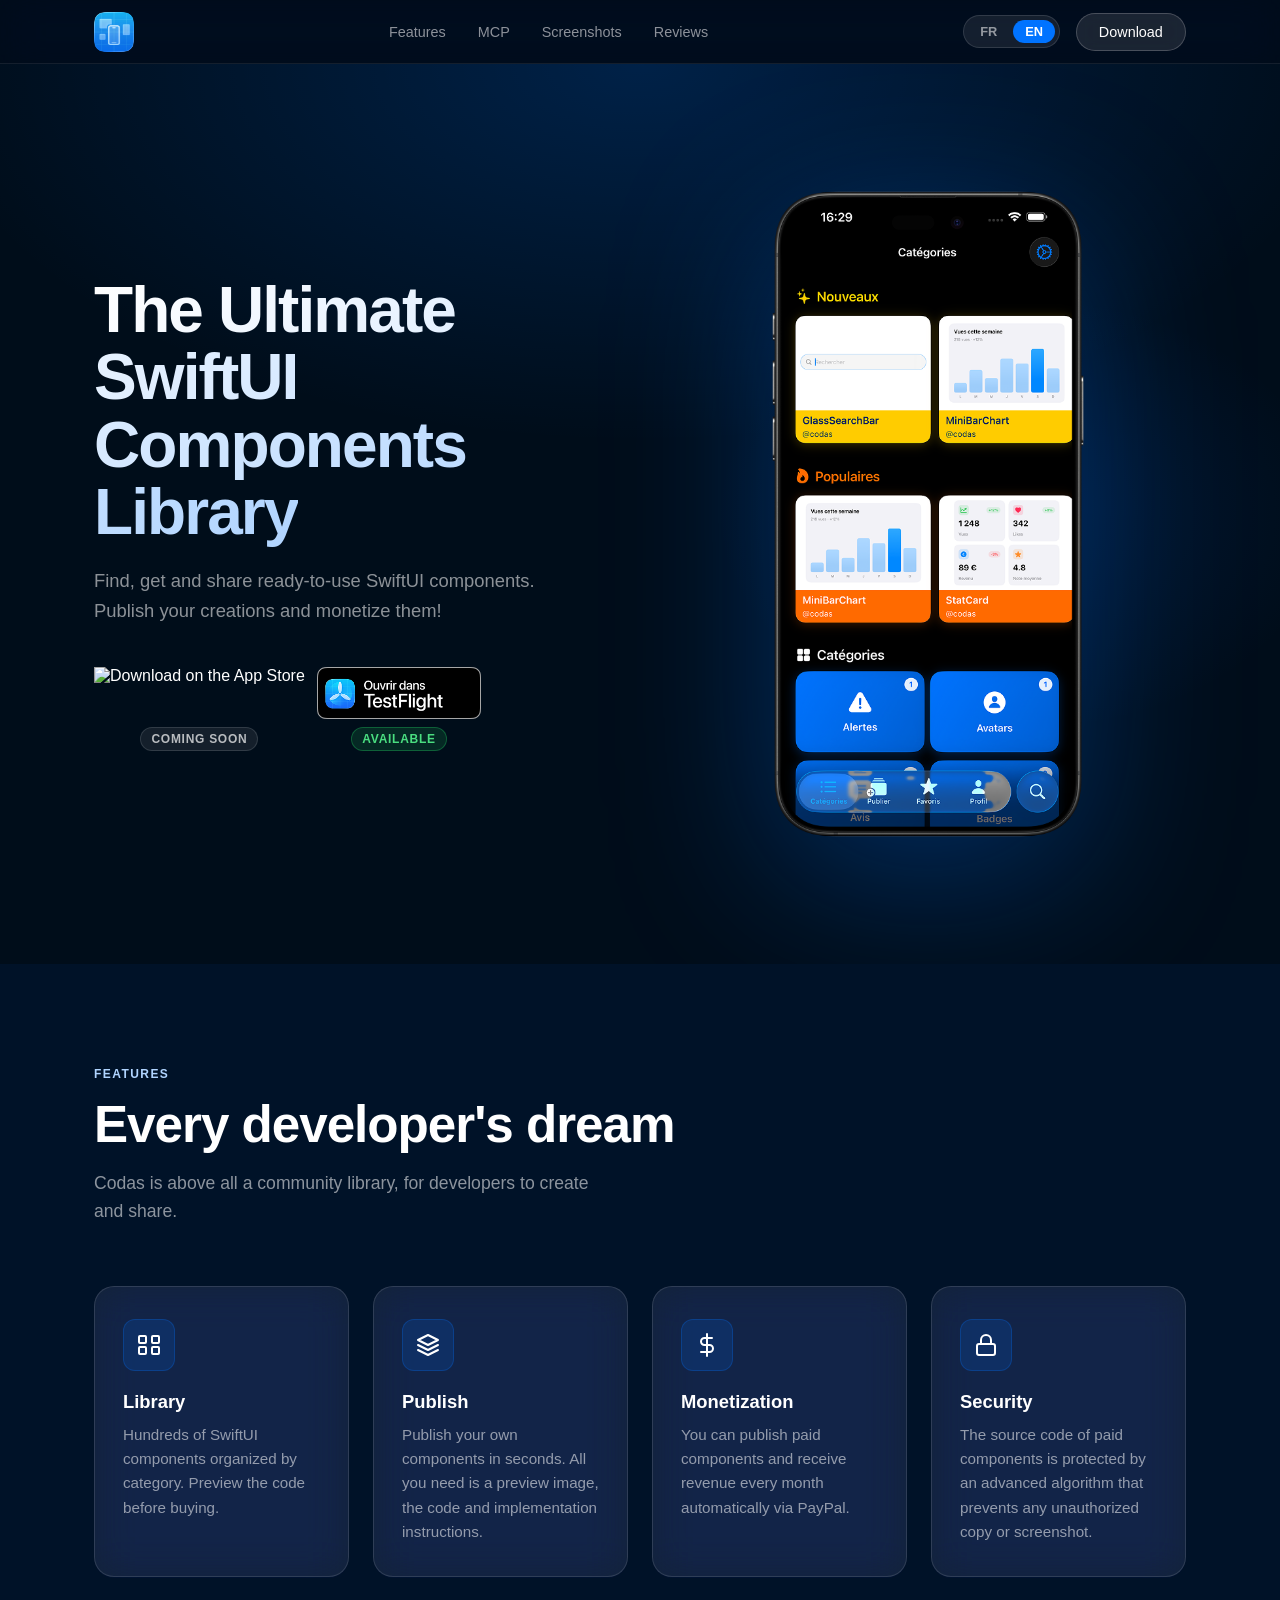
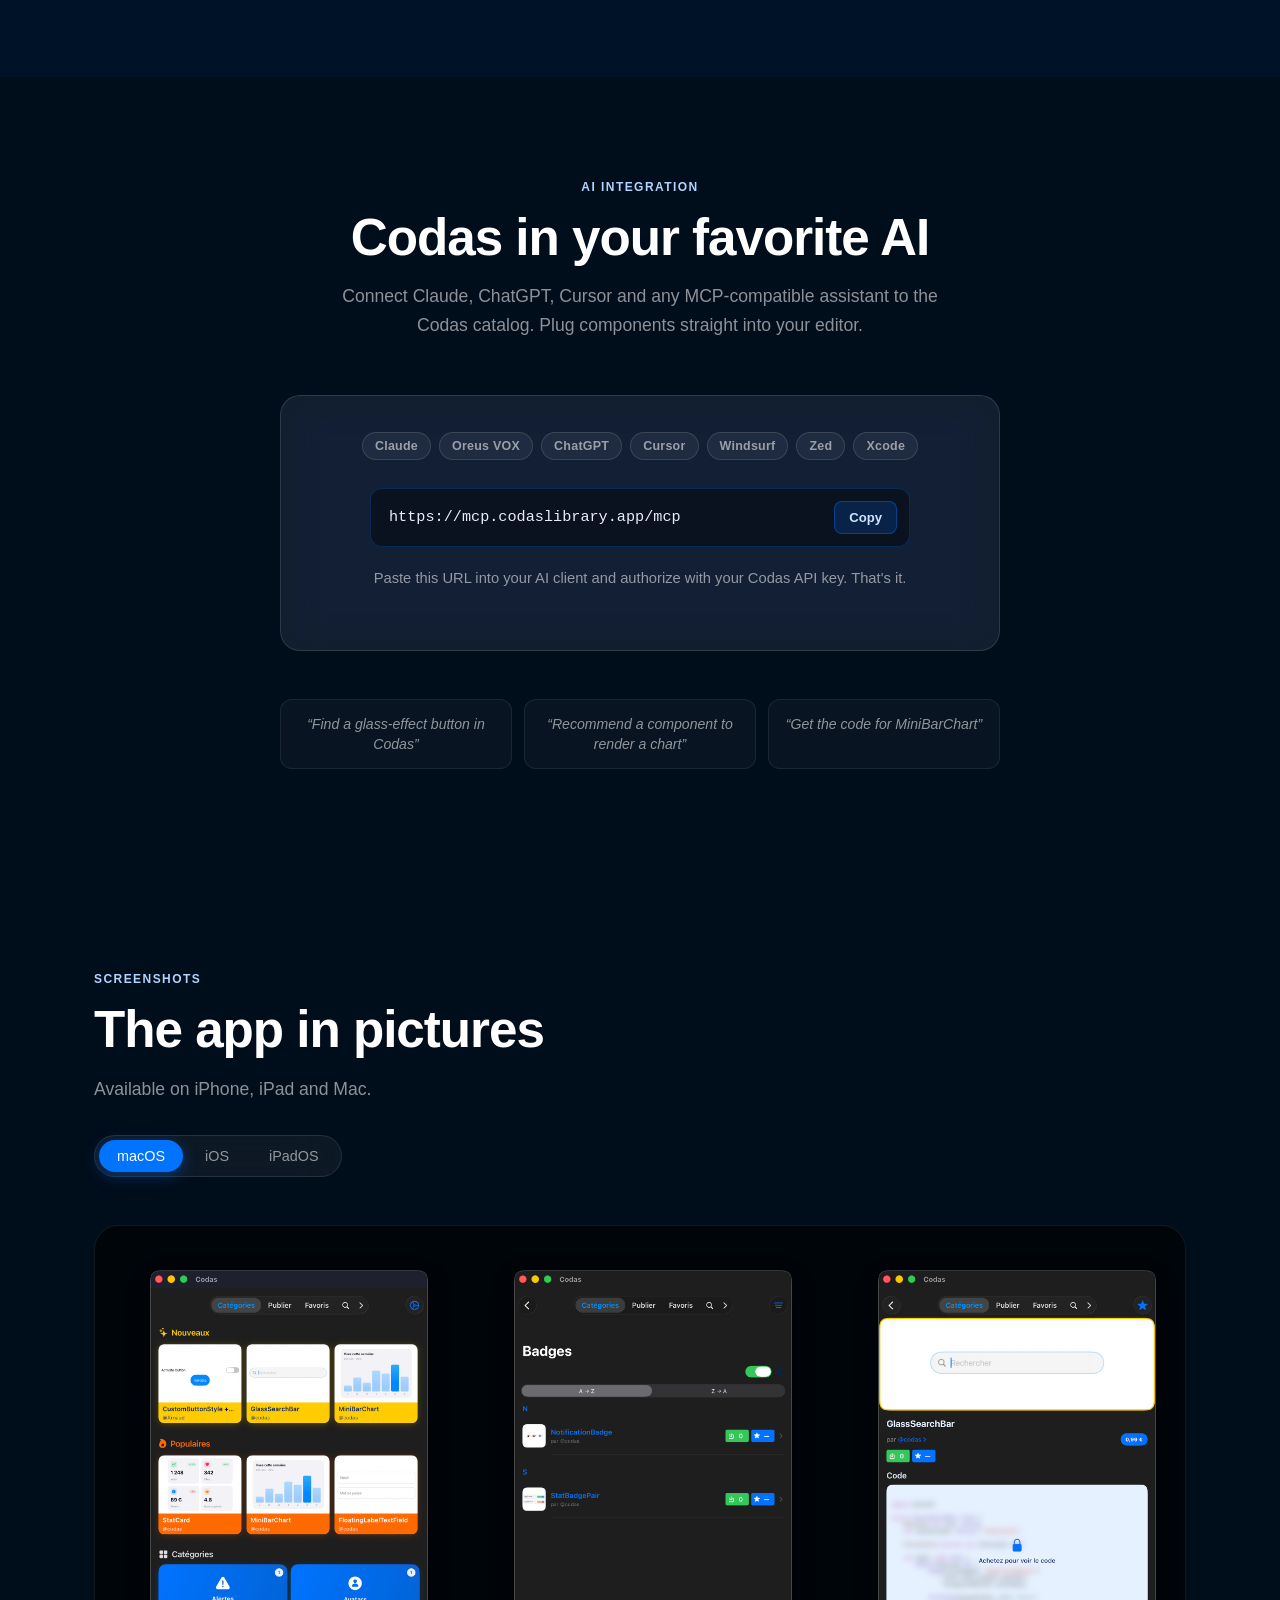
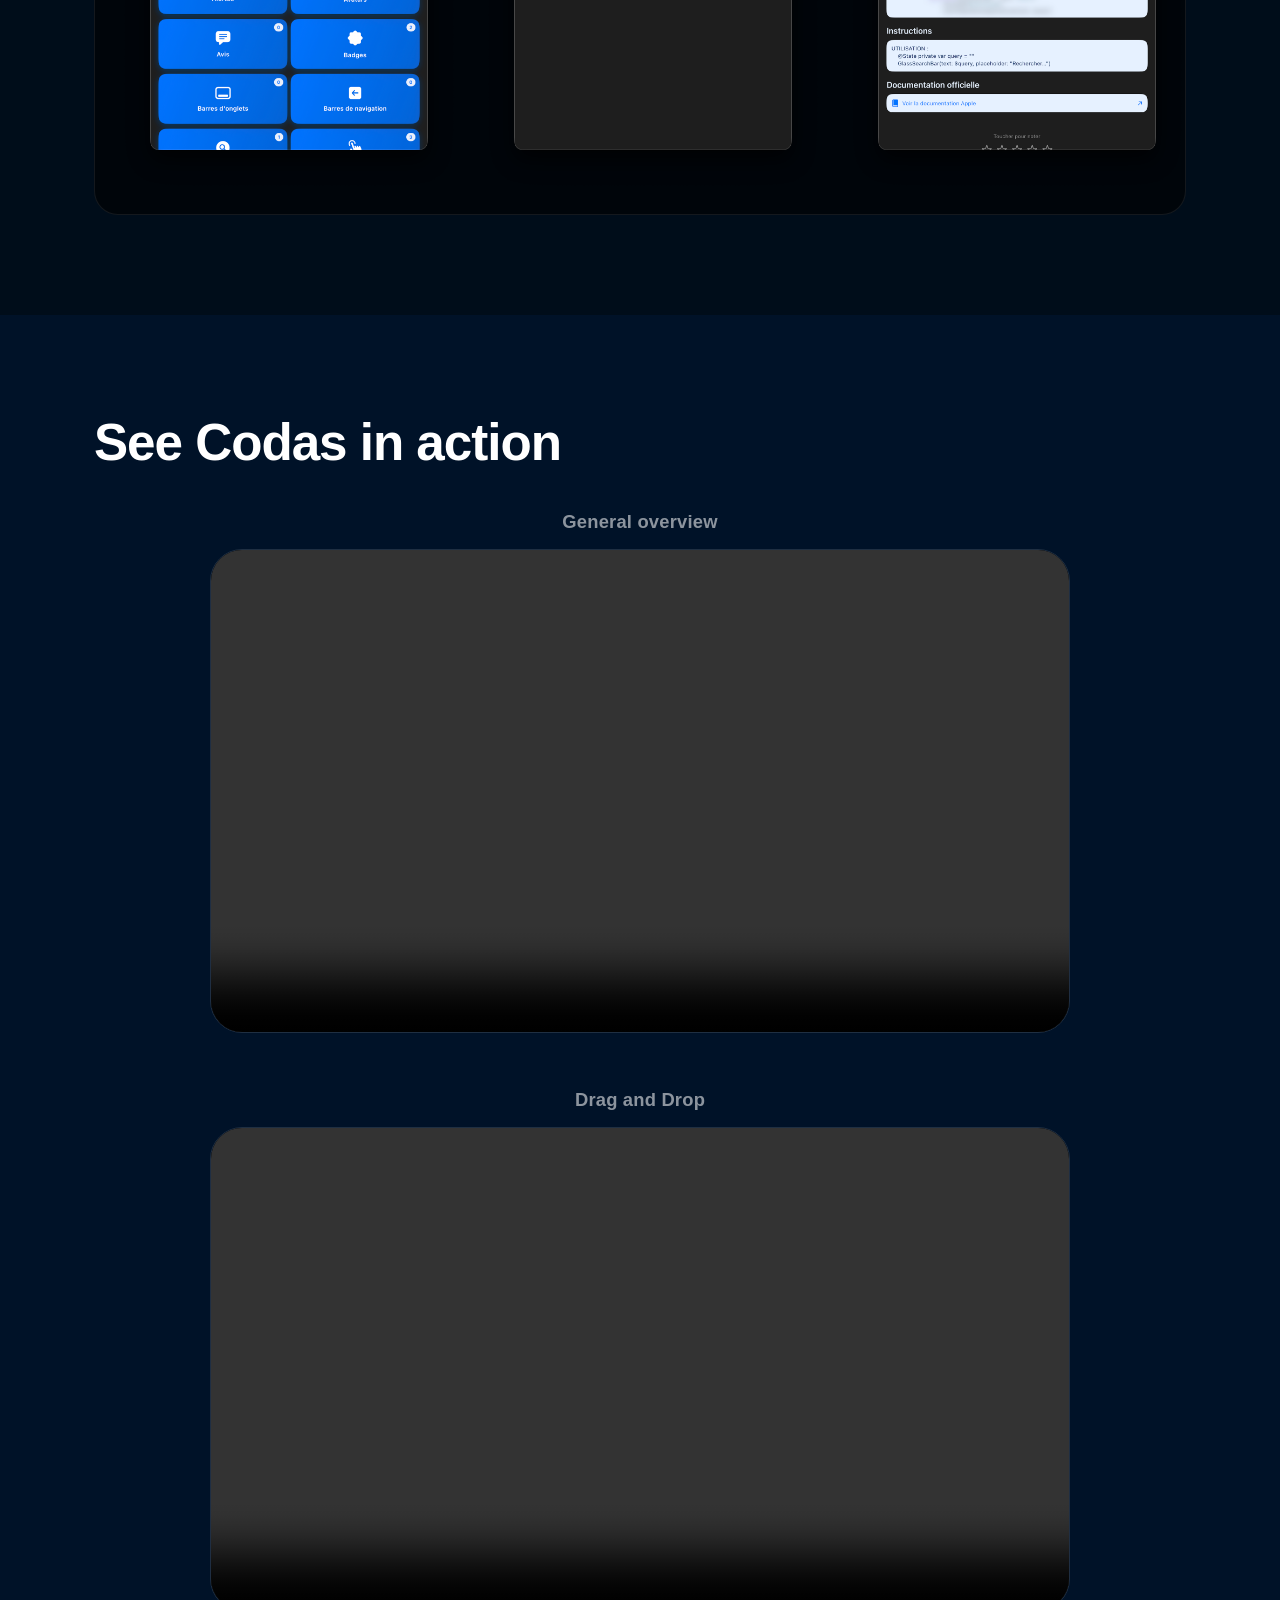
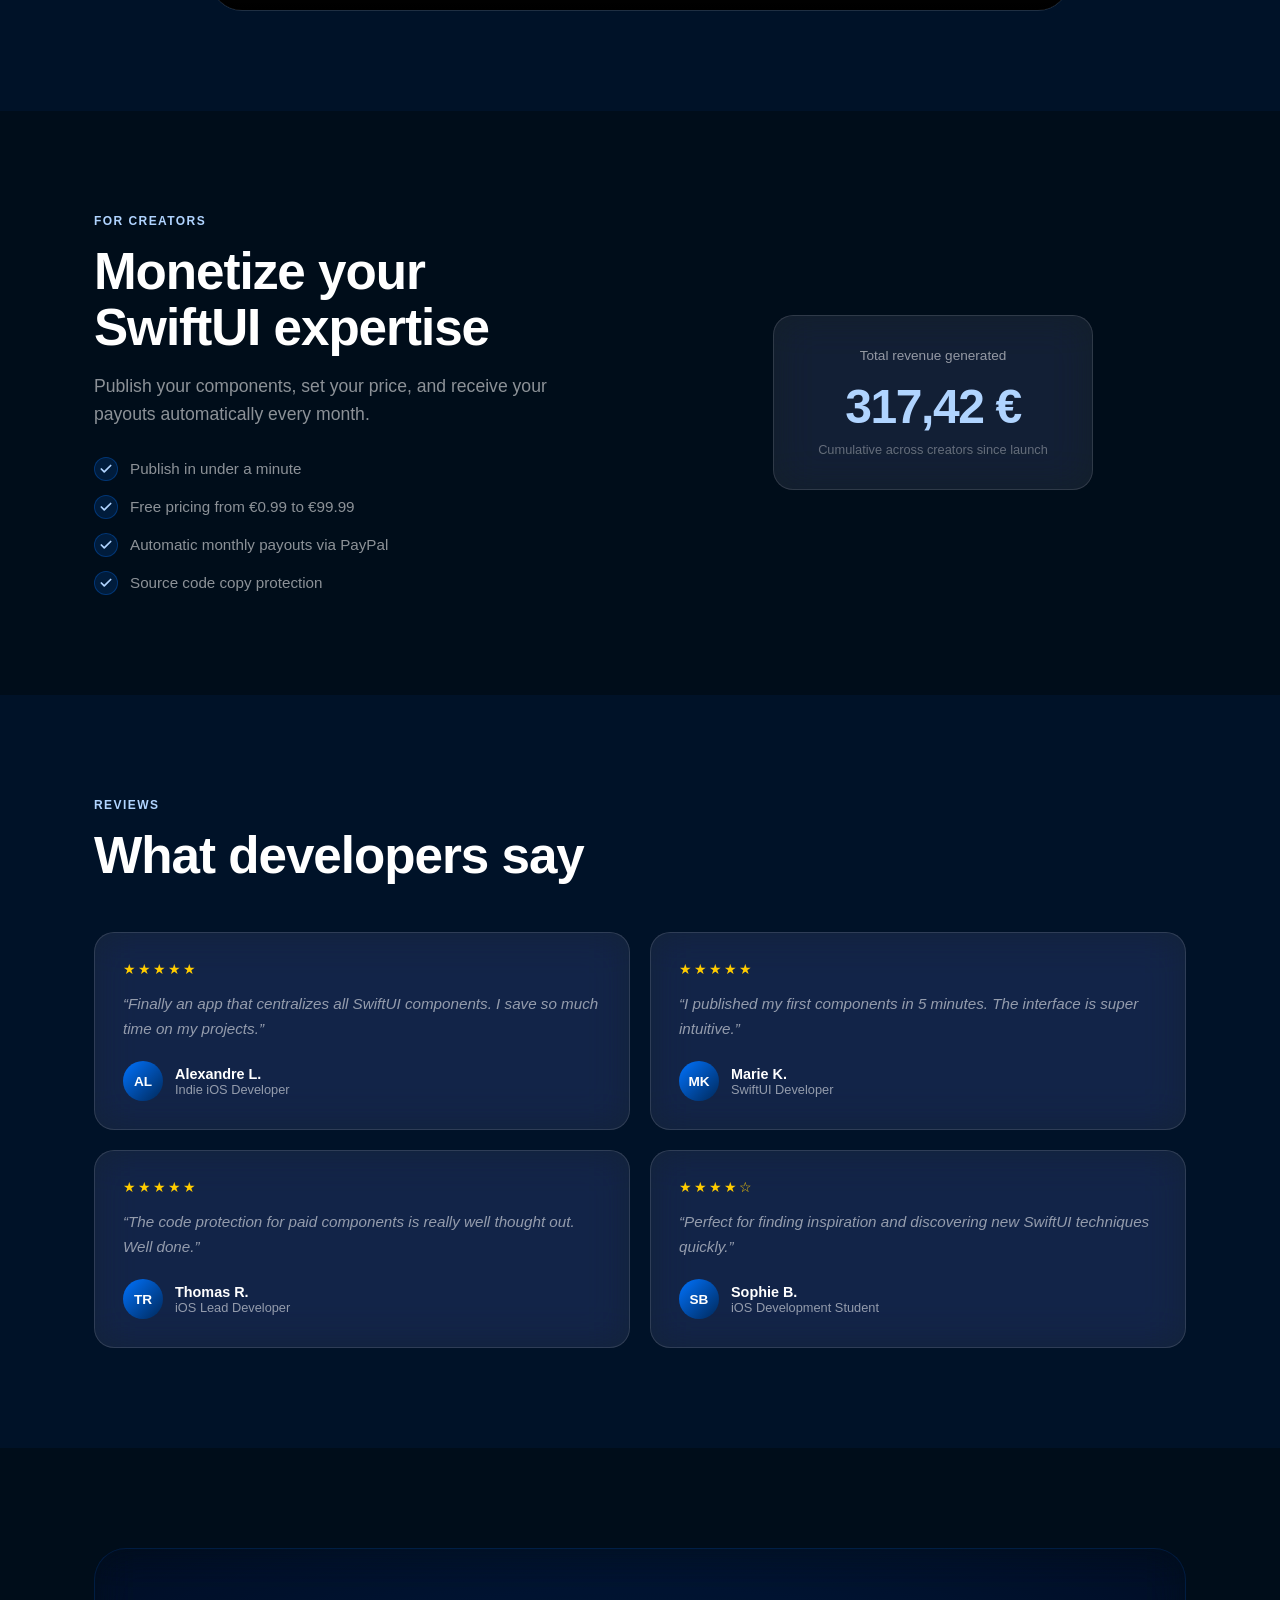
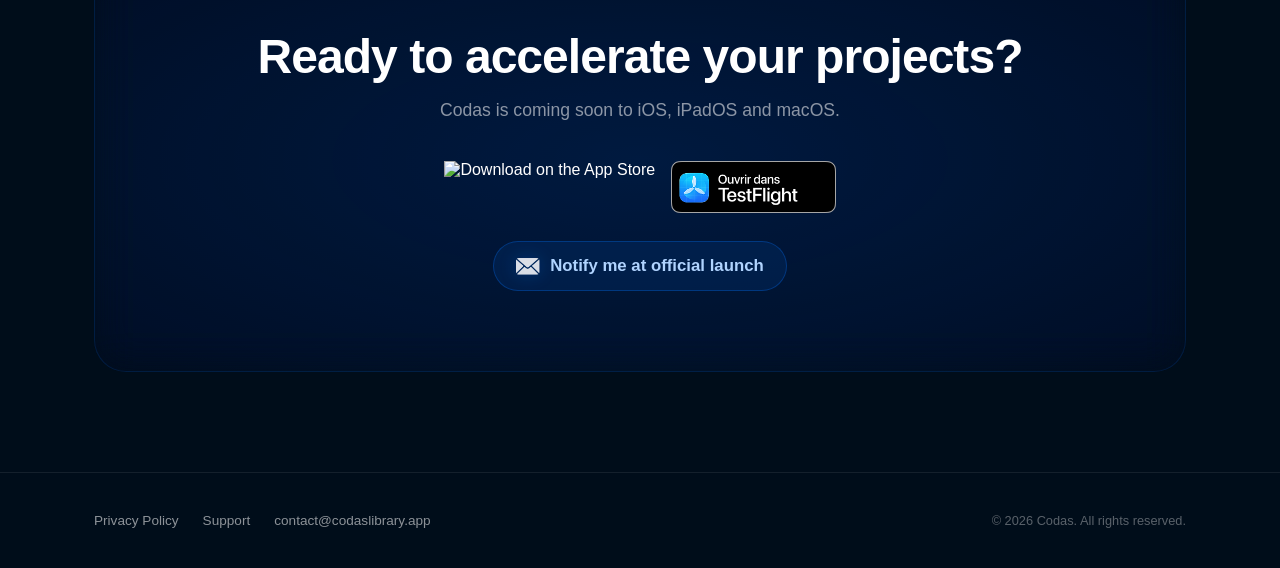
==== en/index.html @ 9f9057b6 "deploy: 3a21e8112a7d5b97da9383a57efe5eb35ff5de90" ====
<!DOCTYPE html>
<html lang="en">
<head>
  <meta charset="UTF-8" />
  <meta name="viewport" content="width=device-width, initial-scale=1.0" />
  <title>Codas — SwiftUI Components Library</title>
  <meta name="description" content="Discover, share and purchase ready-to-use SwiftUI components. The marketplace for iOS developers." />

  <!-- Open Graph -->
  <meta property="og:title" content="Codas — SwiftUI Components Library" />
  <meta property="og:description" content="Discover, share and purchase ready-to-use SwiftUI components. The marketplace for iOS developers." />
  <meta property="og:image" content="https://codaslibrary.app/assets/og-image.png" />
  <meta property="og:url" content="https://codaslibrary.app/en/" />
  <meta property="og:type" content="website" />
  <meta property="og:locale" content="en_US" />
  <meta property="og:locale:alternate" content="fr_FR" />

  <!-- Twitter -->
  <meta name="twitter:card" content="summary_large_image" />
  <meta name="twitter:title" content="Codas — SwiftUI Components Library" />
  <meta name="twitter:description" content="Discover, share and purchase ready-to-use SwiftUI components. The marketplace for iOS developers." />
  <meta name="twitter:image" content="https://codaslibrary.app/assets/og-image.png" />

  <link rel="canonical" href="https://codaslibrary.app/en/" />
  <link rel="alternate" hreflang="fr" href="https://codaslibrary.app/" />
  <link rel="alternate" hreflang="en" href="https://codaslibrary.app/en/" />
  <link rel="alternate" hreflang="x-default" href="https://codaslibrary.app/" />
  <link rel="stylesheet" href="../css/main.css" />

  <!-- JSON-LD — SoftwareApplication + reviews, for Google rich snippets -->
  <script type="application/ld+json">
  {
    "@context": "https://schema.org",
    "@type": "SoftwareApplication",
    "name": "Codas",
    "alternateName": "Codas — SwiftUI Components Library",
    "url": "https://codaslibrary.app/en/",
    "description": "Discover, share and purchase ready-to-use SwiftUI components. The marketplace for iOS developers.",
    "applicationCategory": "DeveloperApplication",
    "operatingSystem": "iOS, iPadOS, macOS",
    "image": "https://codaslibrary.app/assets/og-image.png",
    "offers": {
      "@type": "AggregateOffer",
      "priceCurrency": "EUR",
      "lowPrice": "0",
      "highPrice": "99.99"
    },
    "aggregateRating": {
      "@type": "AggregateRating",
      "ratingValue": "4.8",
      "reviewCount": "4",
      "bestRating": "5",
      "worstRating": "1"
    },
    "review": [
      {
        "@type": "Review",
        "reviewRating": { "@type": "Rating", "ratingValue": "5", "bestRating": "5" },
        "author": { "@type": "Person", "name": "Alexandre L." },
        "reviewBody": "Enfin une app qui centralise tous les composants SwiftUI. Je gagne un temps fou sur mes projets."
      },
      {
        "@type": "Review",
        "reviewRating": { "@type": "Rating", "ratingValue": "5", "bestRating": "5" },
        "author": { "@type": "Person", "name": "Marie K." },
        "reviewBody": "J'ai publié mes premiers composants en 5 minutes. L'interface est super intuitive."
      },
      {
        "@type": "Review",
        "reviewRating": { "@type": "Rating", "ratingValue": "5", "bestRating": "5" },
        "author": { "@type": "Person", "name": "Thomas R." },
        "reviewBody": "La protection du code pour les composants payants est vraiment bien pensée. Bravo."
      },
      {
        "@type": "Review",
        "reviewRating": { "@type": "Rating", "ratingValue": "4", "bestRating": "5" },
        "author": { "@type": "Person", "name": "Sophie B." },
        "reviewBody": "Parfait pour trouver de l'inspiration et découvrir de nouvelles techniques SwiftUI rapidement."
      }
    ]
  }
  </script>

  <!-- JSON-LD — Organization, pour l'entité Codas dans le Knowledge Graph -->
  <script type="application/ld+json">
  {
    "@context": "https://schema.org",
    "@type": "Organization",
    "name": "Codas",
    "url": "https://codaslibrary.app",
    "logo": "https://codaslibrary.app/assets/appicon.png",
    "email": "contact@codaslibrary.app"
  }
  </script>
</head>
<body>

  <!-- ── NAVBAR ────────────────────────────────────────── -->
  <nav id="navbar" class="glass-nav">
    <div class="container">
      <a href="#" class="nav-logo">
        <img src="../assets/appicon.png" alt="Codas" class="nav-logo-img" draggable="false" />
      </a>

      <ul class="nav-links">
        <li><a href="#features"
               data-fr="Fonctionnalités"
               data-en="Features">Features</a></li>
        <li><a href="#mcp"
               data-fr="MCP"
               data-en="MCP">MCP</a></li>
        <li><a href="#screenshots"
               data-fr="Screenshots"
               data-en="Screenshots">Screenshots</a></li>
        <li><a href="#testimonials"
               data-fr="Avis"
               data-en="Reviews">Reviews</a></li>
      </ul>

      <div class="nav-right">
        <div class="lang-switcher">
          <!-- <a> plutôt que <button> : un vrai lien crawlable vers / pour
               Googlebot et les visiteurs sans JS. Le clic JS (setLang)
               reste instantané pour l'utilisateur classique. -->
          <a class="lang-btn" href="/" onclick="event.preventDefault(); setLang('fr');">FR</a>
          <button class="lang-btn active" onclick="setLang('en')">EN</button>
        </div>
        <a href="#download" class="btn-glass"
           data-fr="Télécharger"
           data-en="Download">Download</a>
      </div>
    </div>
  </nav>

  <!-- ── HERO ──────────────────────────────────────────── -->
  <section id="hero">
    <div class="hero-bg"></div>
    <div class="container">
      <div class="hero-grid">

        <div class="hero-content">

          <h1 class="hero-title">
            <span data-fr="La bibliothèque de composants SwiftUI ultime" data-en="The Ultimate SwiftUI Components Library">The Ultimate SwiftUI Components Library</span>
          </h1>

          <p class="hero-desc"
             data-fr="Trouvez, obtenez et partagez des composants SwiftUI prêts à l'emploi. Publiez vos créations et monétisez-les !"
             data-en="Find, get and share ready-to-use SwiftUI components. Publish your creations and monetize them!">Find, get and share ready-to-use SwiftUI components. Publish your creations and monetize them!</p>

          <div class="hero-badges">
            <div class="badge-with-label">
              <a href="#" class="apple-badge-link" data-action="notify-modal"
                 data-fr-tooltip="Prévenez-moi à la sortie"
                 data-en-tooltip="Notify me at launch">
                <img draggable="false" src="https://toolbox.marketingtools.apple.com/api/v2/badges/download-on-the-app-store/black/en-us"
                     alt="Download on the App Store"
                     class="apple-badge-img" />
              </a>
              <span class="badge-label badge-label--upcoming"
                    data-fr="Prochainement" data-en="Coming soon">Coming soon</span>
            </div>
            <div class="badge-with-label">
              <a href="https://testflight.apple.com/join/h63ajDGa" class="testflight-badge-link" target="_blank" rel="noopener">
                <img draggable="false" src="../assets/badges/testflight.png"
                     alt="Open in TestFlight"
                     class="testflight-badge-img" />
              </a>
              <span class="badge-label badge-label--available"
                    data-fr="Disponible" data-en="Available">Available</span>
            </div>
          </div>
        </div>

        <!-- iPhone frameShot -->
        <div class="hero-visual">
          <img src="../assets/hero.png" alt="Codas app" class="hero-frameshot" draggable="false" />
        </div>

      </div>
    </div>
  </section>

  <!-- ── FEATURES ──────────────────────────────────────── -->
  <section id="features">
    <div class="container">
      <span class="section-label" data-fr="Fonctionnalités" data-en="Features">Features</span>
      <h2 class="section-title reveal"
          data-fr="Le rêve de tout développeur"
          data-en="Every developer's dream">Every developer's dream</h2>
      <p class="section-subtitle reveal"
         data-fr="Codas est avant tout une bibliothèque communautaire, pour que les développeurs créent et partagent."
         data-en="Codas is above all a community library, for developers to create and share.">Codas is above all a community library, for developers to create and share.</p>

      <div class="features-grid">

        <div class="feature-card glass glass-hover reveal">
          <div class="feature-icon">
            <svg width="24" height="24" viewBox="0 0 24 24" fill="none" stroke="currentColor" stroke-width="2" stroke-linecap="round" stroke-linejoin="round"><rect x="2" y="3" width="7" height="7" rx="1"/><rect x="15" y="3" width="7" height="7" rx="1"/><rect x="2" y="14" width="7" height="7" rx="1"/><rect x="15" y="14" width="7" height="7" rx="1"/></svg>
          </div>
          <h3 class="feature-title"
              data-fr="Bibliothèque"
              data-en="Library">Library</h3>
          <p class="feature-desc"
             data-fr="Des centaines de composants SwiftUI organisés par catégorie. Prévisualisez le code avant d'acheter."
             data-en="Hundreds of SwiftUI components organized by category. Preview the code before buying.">Hundreds of SwiftUI components organized by category. Preview the code before buying.</p>
        </div>

        <div class="feature-card glass glass-hover reveal">
          <div class="feature-icon">
            <svg width="24" height="24" viewBox="0 0 24 24" fill="none" stroke="currentColor" stroke-width="2" stroke-linecap="round" stroke-linejoin="round"><path d="M12 2L2 7l10 5 10-5-10-5z"/><path d="M2 17l10 5 10-5"/><path d="M2 12l10 5 10-5"/></svg>
          </div>
          <h3 class="feature-title"
              data-fr="Publication"
              data-en="Publish">Publish</h3>
          <p class="feature-desc"
             data-fr="Publiez vos propres composants en quelques secondes. Vous avez juste besoin d'une image de prévisualisation, du code et des instructions d'implémentation."
             data-en="Publish your own components in seconds. All you need is a preview image, the code and implementation instructions.">Publish your own components in seconds. All you need is a preview image, the code and implementation instructions.</p>
        </div>

        <div class="feature-card glass glass-hover reveal">
          <div class="feature-icon">
            <svg width="24" height="24" viewBox="0 0 24 24" fill="none" stroke="currentColor" stroke-width="2" stroke-linecap="round" stroke-linejoin="round"><line x1="12" y1="1" x2="12" y2="23"/><path d="M17 5H9.5a3.5 3.5 0 0 0 0 7h5a3.5 3.5 0 0 1 0 7H6"/></svg>
          </div>
          <h3 class="feature-title"
              data-fr="Monétisation"
              data-en="Monetization">Monetization</h3>
          <p class="feature-desc"
             data-fr="Vous pouvez publier des composants payants et percevoir des revenus chaque mois automatiquement via PayPal."
             data-en="You can publish paid components and receive revenue every month automatically via PayPal.">You can publish paid components and receive revenue every month automatically via PayPal.</p>
        </div>

        <div class="feature-card glass glass-hover reveal">
          <div class="feature-icon">
            <svg width="24" height="24" viewBox="0 0 24 24" fill="none" stroke="currentColor" stroke-width="2" stroke-linecap="round" stroke-linejoin="round"><rect x="3" y="11" width="18" height="11" rx="2"/><path d="M7 11V7a5 5 0 0 1 10 0v4"/></svg>
          </div>
          <h3 class="feature-title"
              data-fr="Sécurité"
              data-en="Security">Security</h3>
          <p class="feature-desc"
             data-fr="Le code source des composants payants est protégé par un algorithme avancé qui empêche toute copie ou capture d'écran non autorisée."
             data-en="The source code of paid components is protected by an advanced algorithm that prevents any unauthorized copy or screenshot.">The source code of paid components is protected by an advanced algorithm that prevents any unauthorized copy or screenshot.</p>
        </div>

      </div>
    </div>
  </section>

  <!-- ── MCP ───────────────────────────────────────────── -->
  <section id="mcp">
    <div class="container">
      <span class="section-label" data-fr="Intégration IA" data-en="AI Integration">AI Integration</span>
      <h2 class="section-title reveal"
          data-fr="Codas dans ton IA favorite"
          data-en="Codas in your favorite AI">Codas in your favorite AI</h2>
      <p class="section-subtitle reveal"
         data-fr="Connecte Claude, ChatGPT, Cursor et tout assistant compatible MCP au catalogue Codas. Pour intégrer des composants directement depuis ton éditeur."
         data-en="Connect Claude, ChatGPT, Cursor and any MCP-compatible assistant to the Codas catalog. Plug components straight into your editor.">Connect Claude, ChatGPT, Cursor and any MCP-compatible assistant to the Codas catalog. Plug components straight into your editor.</p>

      <div class="mcp-card glass reveal">
        <div class="mcp-clients">
          <span class="mcp-client-chip">Claude</span>
          <span class="mcp-client-chip">Oreus VOX</span>
          <span class="mcp-client-chip">ChatGPT</span>
          <span class="mcp-client-chip">Cursor</span>
          <span class="mcp-client-chip">Windsurf</span>
          <span class="mcp-client-chip">Zed</span>
          <span class="mcp-client-chip">Xcode</span>
        </div>

        <div class="mcp-url">
          <code id="mcp-url-code">https://mcp.codaslibrary.app/mcp</code>
          <button class="mcp-url-copy" type="button" aria-label="Copy the URL"
                  data-fr-copy="Copier" data-en-copy="Copy"
                  data-fr-copied="Copié ✓" data-en-copied="Copied ✓">Copy</button>
        </div>

        <p class="mcp-card-hint"
           data-fr="Colle cette URL dans ton client IA puis autorise la connexion avec ta clé API Codas. C'est tout."
           data-en="Paste this URL into your AI client and authorize with your Codas API key. That's it.">Paste this URL into your AI client and authorize with your Codas API key. That's it.</p>

      </div>

      <ul class="mcp-prompts reveal">
        <li data-fr="« Trouve un bouton avec un effet glass dans Codas »"
            data-en="“Find a glass-effect button in Codas”">“Find a glass-effect button in Codas”</li>
        <li data-fr="« Recommande un composant pour faire un graphique »"
            data-en="“Recommend a component to render a chart”">“Recommend a component to render a chart”</li>
        <li data-fr="« Récupère le code de MiniBarChart »"
            data-en="“Get the code for MiniBarChart”">“Get the code for MiniBarChart”</li>
      </ul>
    </div>
  </section>

  <!-- ── SCREENSHOTS ────────────────────────────────────── -->
  <section id="screenshots">
    <div class="container">
      <div class="screenshots-header">
        <span class="section-label">Screenshots</span>
        <h2 class="section-title reveal"
            data-fr="L'app en images"
            data-en="The app in pictures">The app in pictures</h2>
        <p class="section-subtitle reveal"
           data-fr="Disponible sur iPhone, iPad et Mac."
           data-en="Available on iPhone, iPad and Mac.">Available on iPhone, iPad and Mac.</p>
      </div>

      <div class="platform-tabs" role="tablist">
        <button class="platform-tab active" role="tab" aria-selected="true" data-target="mac" onclick="setPlatform('mac')">macOS</button>
        <button class="platform-tab" role="tab" aria-selected="false" data-target="ios" onclick="setPlatform('ios')">iOS</button>
        <button class="platform-tab" role="tab" aria-selected="false" data-target="ipad" onclick="setPlatform('ipad')">iPadOS</button>
      </div>

      <div class="screenshots-scroll" data-platform="mac">
        <div class="screenshot-frame"><img draggable="false" src="../assets/screenshots/screen1.png" alt="Codas macOS 1" /></div>
        <div class="screenshot-frame"><img draggable="false" src="../assets/screenshots/screen2.png" alt="Codas macOS 2" /></div>
        <div class="screenshot-frame"><img draggable="false" src="../assets/screenshots/screen3.png" alt="Codas macOS 3" /></div>
        <div class="screenshot-frame"><img draggable="false" src="../assets/screenshots/screen4.png" alt="Codas macOS 4" /></div>
        <div class="screenshot-frame"><img draggable="false" src="../assets/screenshots/screen5.png" alt="Codas macOS 5" /></div>
        <div class="screenshot-frame"><img draggable="false" src="../assets/screenshots/screen6.png" alt="Codas macOS 6" /></div>
        <div class="screenshot-frame"><img draggable="false" src="../assets/screenshots/screen7.png" alt="Codas macOS 7" /></div>
        <div class="screenshot-frame"><img draggable="false" src="../assets/screenshots/screen8.png" alt="Codas macOS 8" /></div>
        <div class="screenshot-frame"><img draggable="false" src="../assets/screenshots/screen9.png" alt="Codas macOS 9" /></div>
      </div>

      <!-- Ordre = ordre alphabétique des fichiers (a → m), correspondant au
           parcours app voulu côté design. Pour réordonner, déplace les <div>. -->
      <div class="screenshots-scroll screenshots-scroll--ios" data-platform="ios" hidden>
        <div class="screenshot-frame"><img draggable="false" src="../assets/screenshots-ios/01-a.png" alt="Codas iOS 1" /></div>
        <div class="screenshot-frame"><img draggable="false" src="../assets/screenshots-ios/02-b.png" alt="Codas iOS 2" /></div>
        <div class="screenshot-frame"><img draggable="false" src="../assets/screenshots-ios/03-c.png" alt="Codas iOS 3" /></div>
        <div class="screenshot-frame"><img draggable="false" src="../assets/screenshots-ios/04-d.png" alt="Codas iOS 4" /></div>
        <div class="screenshot-frame"><img draggable="false" src="../assets/screenshots-ios/05-e.png" alt="Codas iOS 5" /></div>
        <div class="screenshot-frame"><img draggable="false" src="../assets/screenshots-ios/06-f.png" alt="Codas iOS 6" /></div>
        <div class="screenshot-frame"><img draggable="false" src="../assets/screenshots-ios/07-g.png" alt="Codas iOS 7" /></div>
        <div class="screenshot-frame"><img draggable="false" src="../assets/screenshots-ios/08-h.png" alt="Codas iOS 8" /></div>
        <div class="screenshot-frame"><img draggable="false" src="../assets/screenshots-ios/09-i.png" alt="Codas iOS 9" /></div>
        <div class="screenshot-frame"><img draggable="false" src="../assets/screenshots-ios/10-j.png" alt="Codas iOS 10" /></div>
        <div class="screenshot-frame"><img draggable="false" src="../assets/screenshots-ios/11-k.png" alt="Codas iOS 11" /></div>
        <div class="screenshot-frame"><img draggable="false" src="../assets/screenshots-ios/12-l.png" alt="Codas iOS 12" /></div>
        <div class="screenshot-frame"><img draggable="false" src="../assets/screenshots-ios/13-m.png" alt="Codas iOS 13" /></div>
      </div>

      <div class="screenshots-scroll screenshots-scroll--ipad" data-platform="ipad" hidden>
        <div class="screenshot-frame"><img draggable="false" src="../assets/screenshots-ipad/01.png" alt="Codas iPadOS 1" /></div>
        <div class="screenshot-frame"><img draggable="false" src="../assets/screenshots-ipad/02.png" alt="Codas iPadOS 2" /></div>
        <div class="screenshot-frame"><img draggable="false" src="../assets/screenshots-ipad/03.png" alt="Codas iPadOS 3" /></div>
        <div class="screenshot-frame"><img draggable="false" src="../assets/screenshots-ipad/04.png" alt="Codas iPadOS 4" /></div>
        <div class="screenshot-frame"><img draggable="false" src="../assets/screenshots-ipad/05.png" alt="Codas iPadOS 5" /></div>
        <div class="screenshot-frame"><img draggable="false" src="../assets/screenshots-ipad/06.png" alt="Codas iPadOS 6" /></div>
        <div class="screenshot-frame"><img draggable="false" src="../assets/screenshots-ipad/07.png" alt="Codas iPadOS 7" /></div>
        <div class="screenshot-frame"><img draggable="false" src="../assets/screenshots-ipad/08.png" alt="Codas iPadOS 8" /></div>
        <div class="screenshot-frame"><img draggable="false" src="../assets/screenshots-ipad/09.png" alt="Codas iPadOS 9" /></div>
        <div class="screenshot-frame"><img draggable="false" src="../assets/screenshots-ipad/10.png" alt="Codas iPadOS 10" /></div>
        <div class="screenshot-frame"><img draggable="false" src="../assets/screenshots-ipad/11.png" alt="Codas iPadOS 11" /></div>
        <div class="screenshot-frame"><img draggable="false" src="../assets/screenshots-ipad/12.png" alt="Codas iPadOS 12" /></div>
        <div class="screenshot-frame"><img draggable="false" src="../assets/screenshots-ipad/13.png" alt="Codas iPadOS 13" /></div>
      </div>
    </div>
  </section>

  <!-- ── VIDEO ─────────────────────────────────────────── -->
  <section id="video">
    <div class="container">
      <h2 class="section-title reveal"
          data-fr="Voir Codas en action"
          data-en="See Codas in action">See Codas in action</h2>

      <h3 class="video-subtitle reveal"
          data-fr="Présentation générale"
          data-en="General overview">General overview</h3>
      <div class="video-wrapper reveal">
        <video class="video-player"
               src="../assets/video/presentation.mp4"
               autoplay
               muted
               loop
               playsinline
               controls
               preload="metadata">
          <p data-fr="Votre navigateur ne supporte pas la vidéo HTML5." data-en="Your browser does not support HTML5 video.">Your browser does not support HTML5 video.</p>
        </video>
      </div>

      <h3 class="video-subtitle reveal"
          data-fr="Drag and Drop"
          data-en="Drag and Drop">Drag and Drop</h3>
      <div class="video-wrapper reveal">
        <video class="video-player"
               src="../assets/video/dragdrop.mp4"
               autoplay
               muted
               loop
               playsinline
               controls
               preload="metadata">
          <p data-fr="Votre navigateur ne supporte pas la vidéo HTML5." data-en="Your browser does not support HTML5 video.">Your browser does not support HTML5 video.</p>
        </video>
      </div>
    </div>
  </section>

  <!-- ── CREATORS ───────────────────────────────────────── -->
  <section id="creators">
    <div class="container">
      <div class="creators-grid">
        <div class="creators-content reveal">
          <span class="section-label" data-fr="Pour les créateurs" data-en="For creators">For creators</span>
          <h2 class="section-title"
              data-fr="Monétisez votre expertise SwiftUI"
              data-en="Monetize your SwiftUI expertise">Monetize your SwiftUI expertise</h2>
          <p class="section-subtitle"
             data-fr="Publiez vos composants, fixez votre prix, et recevez vos versements automatiquement chaque mois."
             data-en="Publish your components, set your price, and receive your payouts automatically every month.">Publish your components, set your price, and receive your payouts automatically every month.</p>
          <ul class="creators-list">
            <li>
              <div class="creators-check">
                <svg width="14" height="14" viewBox="0 0 24 24" fill="none" stroke="currentColor" stroke-width="3" stroke-linecap="round" stroke-linejoin="round"><polyline points="20 6 9 17 4 12"/></svg>
              </div>
              <span data-fr="Publication en moins d'une minute" data-en="Publish in under a minute">Publish in under a minute</span>
            </li>
            <li>
              <div class="creators-check">
                <svg width="14" height="14" viewBox="0 0 24 24" fill="none" stroke="currentColor" stroke-width="3" stroke-linecap="round" stroke-linejoin="round"><polyline points="20 6 9 17 4 12"/></svg>
              </div>
              <span data-fr="Prix libre entre 0,99 € et 99,99 €" data-en="Free pricing from €0.99 to €99.99">Free pricing from €0.99 to €99.99</span>
            </li>
            <li>
              <div class="creators-check">
                <svg width="14" height="14" viewBox="0 0 24 24" fill="none" stroke="currentColor" stroke-width="3" stroke-linecap="round" stroke-linejoin="round"><polyline points="20 6 9 17 4 12"/></svg>
              </div>
              <span data-fr="Versements mensuels automatiques via PayPal" data-en="Automatic monthly payouts via PayPal">Automatic monthly payouts via PayPal</span>
            </li>
            <li>
              <div class="creators-check">
                <svg width="14" height="14" viewBox="0 0 24 24" fill="none" stroke="currentColor" stroke-width="3" stroke-linecap="round" stroke-linejoin="round"><polyline points="20 6 9 17 4 12"/></svg>
              </div>
              <span data-fr="Protection anti-copie du code source" data-en="Source code copy protection">Source code copy protection</span>
            </li>
          </ul>
        </div>
        <div class="creators-visual reveal">
          <div class="creators-card glass">
            <div class="creators-card-header">
              <span data-fr="Revenu total généré" data-en="Total revenue generated">Total revenue generated</span>
            </div>
            <div class="creators-card-amount">317,42 €</div>
            <div class="creators-card-sub" data-fr="Cumulé par les créateurs depuis le lancement" data-en="Cumulative across creators since launch">Cumulative across creators since launch</div>
          </div>
        </div>
      </div>
    </div>
  </section>

  <!-- ── TESTIMONIALS ───────────────────────────────────── -->
  <section id="testimonials">
    <div class="container">
      <span class="section-label" data-fr="Avis" data-en="Reviews">Reviews</span>
      <h2 class="section-title reveal"
          data-fr="Ce qu'en disent les développeurs"
          data-en="What developers say">What developers say</h2>

      <div class="testimonials-grid">

        <div class="testimonial-card glass reveal">
          <div class="testimonial-stars">★★★★★</div>
          <p class="testimonial-text"
             data-fr="&ldquo;Enfin une app qui centralise tous les composants SwiftUI. Je gagne un temps fou sur mes projets.&rdquo;"
             data-en="&ldquo;Finally an app that centralizes all SwiftUI components. I save so much time on my projects.&rdquo;">&ldquo;Finally an app that centralizes all SwiftUI components. I save so much time on my projects.&rdquo;</p>
          <div class="testimonial-author">
            <div class="testimonial-avatar">AL</div>
            <div>
              <div class="testimonial-name">Alexandre L.</div>
              <div class="testimonial-role" data-fr="Développeur iOS indépendant" data-en="Indie iOS Developer">Indie iOS Developer</div>
            </div>
          </div>
        </div>

        <div class="testimonial-card glass reveal">
          <div class="testimonial-stars">★★★★★</div>
          <p class="testimonial-text"
             data-fr="&ldquo;J'ai publié mes premiers composants en 5 minutes. L'interface est super intuitive.&rdquo;"
             data-en="&ldquo;I published my first components in 5 minutes. The interface is super intuitive.&rdquo;">&ldquo;I published my first components in 5 minutes. The interface is super intuitive.&rdquo;</p>
          <div class="testimonial-author">
            <div class="testimonial-avatar">MK</div>
            <div>
              <div class="testimonial-name">Marie K.</div>
              <div class="testimonial-role" data-fr="Développeuse SwiftUI" data-en="SwiftUI Developer">SwiftUI Developer</div>
            </div>
          </div>
        </div>

        <div class="testimonial-card glass reveal">
          <div class="testimonial-stars">★★★★★</div>
          <p class="testimonial-text"
             data-fr="&ldquo;La protection du code pour les composants payants est vraiment bien pensée. Bravo.&rdquo;"
             data-en="&ldquo;The code protection for paid components is really well thought out. Well done.&rdquo;">&ldquo;The code protection for paid components is really well thought out. Well done.&rdquo;</p>
          <div class="testimonial-author">
            <div class="testimonial-avatar">TR</div>
            <div>
              <div class="testimonial-name">Thomas R.</div>
              <div class="testimonial-role" data-fr="Lead Developer iOS" data-en="iOS Lead Developer">iOS Lead Developer</div>
            </div>
          </div>
        </div>

        <div class="testimonial-card glass reveal">
          <div class="testimonial-stars">★★★★☆</div>
          <p class="testimonial-text"
             data-fr="&ldquo;Parfait pour trouver de l'inspiration et découvrir de nouvelles techniques SwiftUI rapidement.&rdquo;"
             data-en="&ldquo;Perfect for finding inspiration and discovering new SwiftUI techniques quickly.&rdquo;">&ldquo;Perfect for finding inspiration and discovering new SwiftUI techniques quickly.&rdquo;</p>
          <div class="testimonial-author">
            <div class="testimonial-avatar">SB</div>
            <div>
              <div class="testimonial-name">Sophie B.</div>
              <div class="testimonial-role" data-fr="Étudiante en développement iOS" data-en="iOS Development Student">iOS Development Student</div>
            </div>
          </div>
        </div>

      </div>
    </div>
  </section>

  <!-- ── DOWNLOAD ───────────────────────────────────────── -->
  <section id="download">
    <div class="container">
      <div class="download-inner glass">
        <h2 class="download-title"
            data-fr="Prêt à accélérer vos projets ?"
            data-en="Ready to accelerate your projects?">Ready to accelerate your projects?</h2>
        <p class="download-subtitle"
           data-fr="Codas arrive bientôt sur iOS, iPadOS et macOS."
           data-en="Codas is coming soon to iOS, iPadOS and macOS.">Codas is coming soon to iOS, iPadOS and macOS.</p>
        <div class="download-badges">
          <a href="#" class="apple-badge-link" data-action="notify-modal">
            <img draggable="false" src="https://toolbox.marketingtools.apple.com/api/v2/badges/download-on-the-app-store/black/en-us"
                 alt="Download on the App Store"
                 class="apple-badge-img" />
          </a>
          <a href="https://testflight.apple.com/join/h63ajDGa" class="testflight-badge-link" target="_blank" rel="noopener">
            <img draggable="false" src="../assets/badges/testflight.png"
                 alt="Open in TestFlight"
                 class="testflight-badge-img" />
          </a>
        </div>

        <a href="#" class="download-notify reveal" data-action="notify-modal">
          <img src="../assets/envelope.png" alt="" class="download-notify-icon" draggable="false" />
          <span class="download-notify-text"
                data-fr="Prévenez-moi à la sortie officielle"
                data-en="Notify me at official launch">Notify me at official launch</span>
        </a>
      </div>
    </div>
  </section>

  <!-- ── NOTIFY MODAL ───────────────────────────────────── -->
  <div id="notify-modal" class="notify-modal" hidden aria-hidden="true">
    <div class="notify-modal-backdrop" data-action="notify-close"></div>
    <div class="notify-modal-card glass" role="dialog" aria-labelledby="notify-modal-title">
      <button type="button" class="notify-modal-close" data-action="notify-close" aria-label="Close">×</button>

      <div class="notify-modal-state" data-state="form">
        <h3 id="notify-modal-title" class="notify-modal-title"
            data-fr="Soyez prévenu à la sortie"
            data-en="Get notified at launch">Get notified at launch</h3>
        <p class="notify-modal-subtitle"
           data-fr="Recevez un email dès que Codas est disponible sur l'App Store."
           data-en="Get an email as soon as Codas is live on the App Store.">Get an email as soon as Codas is live on the App Store.</p>

        <form id="notify-form" class="notify-form" novalidate>
          <input type="email" id="notify-email" name="email" required
                 placeholder="you@example.com"
                 autocomplete="email" autocapitalize="off" autocorrect="off"
                 spellcheck="false" />
          <button type="submit" class="btn-primary"
                  data-fr="M'inscrire"
                  data-en="Sign me up">Sign me up</button>
        </form>
        <p class="notify-modal-error" id="notify-modal-error" hidden></p>
        <p class="notify-modal-hint"
           data-fr="Pas de spam. Désinscription à tout moment en répondant au mail de confirmation."
           data-en="No spam. Unsubscribe anytime by replying to the confirmation email.">No spam. Unsubscribe anytime by replying to the confirmation email.</p>
      </div>

      <div class="notify-modal-state" data-state="success" hidden>
        <div class="notify-success-icon">✓</div>
        <h3 class="notify-modal-title"
            data-fr="Merci, c'est noté !"
            data-en="Thanks, you're in!">Thanks, you're in!</h3>
        <p class="notify-modal-subtitle"
           data-fr="Vous recevrez un mail dès la sortie officielle. Un mail de confirmation vient d'être envoyé à votre adresse."
           data-en="You'll get an email at official launch. A confirmation email has just been sent to you.">You'll get an email at official launch. A confirmation email has just been sent to you.</p>
        <button type="button" class="btn-primary" data-action="notify-close"
                data-fr="Fermer"
                data-en="Close">Close</button>
      </div>

      <div class="notify-modal-state" data-state="already" hidden>
        <div class="notify-success-icon notify-success-icon--neutral">!</div>
        <h3 class="notify-modal-title"
            data-fr="Déjà inscrit"
            data-en="Already on the list">Already on the list</h3>
        <p class="notify-modal-subtitle"
           data-fr="Cette adresse est déjà dans notre liste d'attente. Vous serez bien prévenu à la sortie."
           data-en="This address is already on our waiting list. You'll be notified at launch.">This address is already on our waiting list. You'll be notified at launch.</p>
        <button type="button" class="btn-primary" data-action="notify-close"
                data-fr="Fermer"
                data-en="Close">Close</button>
      </div>
    </div>
  </div>

  <!-- ── FOOTER ─────────────────────────────────────────── -->
  <footer>
    <div class="container">
      <div class="footer-inner">
        <nav class="footer-links">
          <a href="../privacy.html" data-fr="Politique de confidentialité" data-en="Privacy Policy">Privacy Policy</a>
          <a href="../support.html" data-fr="Support" data-en="Support">Support</a>
          <a href="mailto:contact@codaslibrary.app">contact@codaslibrary.app</a>
        </nav>
        <span class="footer-copy">© 2026 Codas. All rights reserved.</span>
      </div>
    </div>
  </footer>

  <script src="../js/i18n.js"></script>
  <script src="../js/main.js"></script>

</body>
</html>
---- css/main.css ----
@import 'reset.css';
@import 'variables.css';
@import 'glass.css';

/* ── Layout ─────────────────────────────────────────── */

.container {
  max-width: var(--max-width);
  margin: 0 auto;
  padding: 0 24px;
}

section {
  padding: var(--section-py) 0;
}

.section-label {
  display: inline-block;
  font-size: 0.75rem;
  font-weight: 600;
  letter-spacing: 0.12em;
  text-transform: uppercase;
  color: var(--blue-light);
  margin-bottom: 16px;
}

.section-title {
  font-size: clamp(2rem, 5vw, 3.2rem);
  font-weight: 700;
  line-height: 1.1;
  letter-spacing: -0.02em;
  margin-bottom: 16px;
}

.section-subtitle {
  font-size: 1.1rem;
  color: var(--text-muted);
  max-width: 520px;
  line-height: 1.6;
}

/* ── Navbar ─────────────────────────────────────────── */

#navbar {
  position: sticky;
  top: 0;
  z-index: 100;
  height: 64px;
  display: flex;
  align-items: center;
}

#navbar .container {
  width: 100%;
  display: flex;
  align-items: center;
  justify-content: space-between;
}

.nav-logo {
  display: flex;
  align-items: center;
  gap: 10px;
  font-size: 1.2rem;
  font-weight: 700;
  color: var(--text);
}

.nav-logo-dot {
  width: 10px;
  height: 10px;
  border-radius: 50%;
  background: var(--blue);
}

.nav-logo-img {
  height: 40px;
  width: 40px;
  object-fit: contain;
  border-radius: 10px;
  display: block;
}

.nav-links {
  display: flex;
  align-items: center;
  gap: 32px;
}

.nav-links a {
  font-size: 0.9rem;
  color: var(--text-muted);
  transition: color 0.2s;
}

.nav-links a:hover {
  color: var(--text);
}

.nav-right {
  display: flex;
  align-items: center;
  gap: 16px;
}

/* Lang switcher */
.lang-switcher {
  display: flex;
  align-items: center;
  gap: 4px;
  background: rgba(255,255,255,0.08);
  border: 1px solid rgba(255,255,255,0.12);
  border-radius: 100px;
  padding: 4px;
}

.lang-btn {
  padding: 4px 12px;
  border-radius: 100px;
  font-size: 0.8rem;
  font-weight: 600;
  color: var(--text-muted);
  transition: all 0.2s;
}

.lang-btn.active {
  background: var(--blue);
  color: #fff;
}

/* ── Hero ───────────────────────────────────────────── */

#hero {
  min-height: 100vh;
  display: flex;
  align-items: center;
  position: relative;
  overflow: hidden;
  padding: 80px 0;
}

.hero-bg {
  position: absolute;
  inset: 0;
  background: radial-gradient(ellipse 80% 60% at 50% 0%, rgba(0,115,255,0.2) 0%, transparent 70%),
              radial-gradient(ellipse 40% 40% at 80% 50%, rgba(0,85,204,0.15) 0%, transparent 60%),
              var(--bg);
  z-index: 0;
}

.hero-grid {
  display: grid;
  grid-template-columns: 1fr 1fr;
  gap: 60px;
  align-items: center;
  position: relative;
  z-index: 1;
}

.hero-tag {
  display: inline-flex;
  align-items: center;
  gap: 8px;
  background: rgba(0, 115, 255, 0.15);
  border: 1px solid rgba(0, 115, 255, 0.3);
  border-radius: 100px;
  padding: 6px 14px;
  font-size: 0.8rem;
  font-weight: 600;
  color: var(--blue-light);
  margin-bottom: 24px;
}

.hero-tag-dot {
  width: 6px;
  height: 6px;
  border-radius: 50%;
  background: var(--blue-light);
  animation: pulse 2s infinite;
}

@keyframes pulse {
  0%, 100% { opacity: 1; }
  50% { opacity: 0.3; }
}

.hero-title {
  font-size: clamp(2.5rem, 6vw, 4rem);
  font-weight: 800;
  line-height: 1.05;
  letter-spacing: -0.03em;
  margin-bottom: 20px;
}

.hero-title span {
  background: linear-gradient(135deg, #fff 0%, var(--blue-light) 100%);
  -webkit-background-clip: text;
  -webkit-text-fill-color: transparent;
  background-clip: text;
}

.hero-desc {
  font-size: 1.15rem;
  color: var(--text-muted);
  line-height: 1.65;
  margin-bottom: 40px;
  max-width: 460px;
}

.hero-badges {
  display: flex;
  gap: 12px;
  flex-wrap: wrap;
}

.badge-store {
  display: flex;
  align-items: center;
  gap: 10px;
  background: rgba(255,255,255,0.06);
  border: 1px solid rgba(255,255,255,0.14);
  border-radius: var(--radius-sm);
  padding: 12px 20px;
  transition: all 0.2s;
  position: relative;
}

.badge-store:not(.btn-disabled):hover {
  background: rgba(255,255,255,0.12);
  border-color: rgba(255,255,255,0.25);
}

.badge-store-icon {
  font-size: 1.6rem;
  line-height: 1;
}

.badge-store-text {
  display: flex;
  flex-direction: column;
}

.badge-store-text small {
  font-size: 0.68rem;
  color: var(--text-muted);
  line-height: 1;
}

.badge-store-text strong {
  font-size: 0.95rem;
  font-weight: 600;
}

.soon-label {
  position: absolute;
  top: -10px;
  right: -10px;
  background: var(--blue);
  color: #fff;
  font-size: 0.6rem;
  font-weight: 700;
  letter-spacing: 0.05em;
  text-transform: uppercase;
  padding: 3px 8px;
  border-radius: 100px;
}

/* iPhone mockup */
.hero-visual {
  display: flex;
  justify-content: center;
  align-items: center;
}

.iphone-mockup {
  width: 260px;
  height: 530px;
  background: rgba(255,255,255,0.06);
  border: 2px solid rgba(255,255,255,0.15);
  border-radius: 44px;
  position: relative;
  box-shadow: 0 40px 100px rgba(0,0,0,0.6),
              0 0 0 1px rgba(255,255,255,0.06) inset,
              0 60px 120px rgba(0,115,255,0.15);
  overflow: hidden;
}

.iphone-notch {
  width: 100px;
  height: 28px;
  background: rgba(0,0,0,0.8);
  border-radius: 0 0 20px 20px;
  margin: 0 auto;
}

.iphone-screen {
  padding: 12px;
  height: calc(100% - 28px);
  display: flex;
  flex-direction: column;
  gap: 8px;
}

.iphone-screen-row {
  height: 70px;
  background: rgba(255,255,255,0.05);
  border-radius: 12px;
  border: 1px solid rgba(255,255,255,0.08);
}

.iphone-screen-row.tall {
  height: 120px;
}

.iphone-screen-row.accent {
  background: linear-gradient(135deg, rgba(0,115,255,0.3), rgba(0,55,130,0.3));
  border-color: rgba(0,115,255,0.2);
}

/* Frameshot hero */
.hero-frameshot {
  width: 100%;
  max-width: 320px;
  height: auto;
  filter: drop-shadow(0 40px 80px rgba(0, 115, 255, 0.3));
}

/* ── Features ───────────────────────────────────────── */

#features {
  background: var(--bg-2);
}

.features-grid {
  display: grid;
  grid-template-columns: repeat(4, 1fr);
  gap: 24px;
  margin-top: 60px;
}

@media (max-width: 960px) {
  .features-grid {
    grid-template-columns: repeat(2, 1fr);
  }
}

.feature-card {
  padding: 32px 28px;
}

.feature-icon {
  width: 52px;
  height: 52px;
  background: rgba(0, 115, 255, 0.15);
  border: 1px solid rgba(0, 115, 255, 0.25);
  border-radius: var(--radius-sm);
  display: flex;
  align-items: center;
  justify-content: center;
  font-size: 1.5rem;
  margin-bottom: 20px;
}

.feature-title {
  font-size: 1.15rem;
  font-weight: 700;
  margin-bottom: 10px;
}

.feature-desc {
  font-size: 0.95rem;
  color: var(--text-muted);
  line-height: 1.6;
}

/* ── MCP section ────────────────────────────────────── */

#mcp {
  background: var(--bg);
  position: relative;
  text-align: center;
}

#mcp .section-subtitle {
  max-width: 640px;
  margin-left: auto;
  margin-right: auto;
}

.mcp-card {
  max-width: 720px;
  margin: 56px auto 0;
  padding: 36px 32px;
  text-align: center;
}

.mcp-clients {
  display: flex;
  flex-wrap: wrap;
  gap: 8px;
  justify-content: center;
  margin-bottom: 28px;
}

.mcp-client-chip {
  font-size: 0.78rem;
  font-weight: 600;
  padding: 6px 12px;
  border-radius: 999px;
  background: rgba(255, 255, 255, 0.06);
  border: 1px solid rgba(255, 255, 255, 0.12);
  color: var(--text-muted);
  letter-spacing: 0.02em;
}

.mcp-url {
  display: flex;
  align-items: center;
  gap: 8px;
  background: rgba(0, 0, 0, 0.4);
  border: 1px solid rgba(0, 115, 255, 0.25);
  border-radius: 12px;
  padding: 12px 12px 12px 18px;
  margin: 0 auto;
  max-width: 540px;
}

.mcp-url code {
  flex: 1;
  font-family: ui-monospace, "SF Mono", Menlo, monospace;
  font-size: 0.95rem;
  color: #e8eef7;
  text-align: left;
  overflow-x: auto;
  white-space: nowrap;
}

.mcp-url-copy {
  flex-shrink: 0;
  background: rgba(0, 115, 255, 0.18);
  border: 1px solid rgba(0, 115, 255, 0.4);
  color: #cfe2ff;
  font-size: 0.82rem;
  font-weight: 600;
  padding: 8px 14px;
  border-radius: 8px;
  cursor: pointer;
  transition: background 0.15s, color 0.15s, border-color 0.15s;
}

.mcp-url-copy:hover {
  background: rgba(0, 115, 255, 0.3);
  color: #fff;
}

.mcp-url-copy.copied {
  background: rgba(34, 197, 94, 0.18);
  border-color: rgba(34, 197, 94, 0.5);
  color: #86efac;
}

.mcp-card-hint {
  font-size: 0.92rem;
  color: var(--text-muted);
  line-height: 1.55;
  margin-top: 20px;
  margin-bottom: 24px;
}

.mcp-card-actions {
  display: flex;
  justify-content: center;
  gap: 12px;
}

.mcp-prompts {
  list-style: none;
  padding: 0;
  margin: 48px auto 0;
  max-width: 720px;
  display: grid;
  grid-template-columns: repeat(3, 1fr);
  gap: 12px;
}

.mcp-prompts li {
  background: rgba(255, 255, 255, 0.03);
  border: 1px solid rgba(255, 255, 255, 0.08);
  border-radius: 12px;
  padding: 14px 16px;
  font-size: 0.88rem;
  color: var(--text-muted);
  line-height: 1.45;
  font-style: italic;
}

@media (max-width: 720px) {
  .mcp-prompts {
    grid-template-columns: 1fr;
  }
  .mcp-card {
    padding: 28px 22px;
  }
  .mcp-url {
    flex-direction: column;
    align-items: stretch;
    padding: 14px;
  }
  .mcp-url code {
    text-align: center;
    margin-bottom: 4px;
  }
}

/* ── Screenshots ────────────────────────────────────── */

#screenshots {
  overflow: hidden;
}

.screenshots-header {
  margin-bottom: 32px;
}

/* ── Platform tabs (macOS / iOS) ───────────────────── */

.platform-tabs {
  display: inline-flex;
  gap: 4px;
  padding: 4px;
  margin-bottom: 16px;
  background: rgba(255,255,255,0.05);
  border: 1px solid rgba(255,255,255,0.1);
  border-radius: 999px;
  backdrop-filter: blur(20px);
  -webkit-backdrop-filter: blur(20px);
}

.platform-tab {
  appearance: none;
  background: transparent;
  border: none;
  color: var(--text-muted);
  font: inherit;
  font-size: 0.9rem;
  font-weight: 500;
  padding: 8px 18px;
  border-radius: 999px;
  cursor: pointer;
  transition: background 0.2s, color 0.2s, transform 0.2s var(--ease-spring);
}

.platform-tab:hover {
  color: var(--text);
}

.platform-tab.active {
  background: var(--blue);
  color: #fff;
  box-shadow: 0 4px 16px rgba(0, 115, 255, 0.35);
}

.screenshots-scroll[hidden] {
  display: none;
}

.screenshots-scroll {
  display: flex;
  gap: 24px;
  overflow-x: auto;
  /* Pas de scroll-snap : on veut un scroll 100% fluide, sans frein. */
  padding: 24px;
  scrollbar-width: thin;
  scrollbar-color: rgba(255, 255, 255, 0.25) transparent;
  /* Fond unifié englobant toutes les frames du carousel — au lieu d'un
     fond individuel par capture. */
  background: rgba(0, 0, 0, 0.6);
  border: 1px solid rgba(255, 255, 255, 0.08);
  border-radius: 24px;
  margin-top: 32px;
}

.screenshots-scroll::-webkit-scrollbar {
  height: 8px;
}

.screenshots-scroll::-webkit-scrollbar-track {
  background: rgba(255, 255, 255, 0.04);
  border-radius: 999px;
  margin: 0 4px;
}

.screenshots-scroll::-webkit-scrollbar-thumb {
  background: rgba(255, 255, 255, 0.22);
  border-radius: 999px;
  transition: background 0.2s;
}

.screenshots-scroll::-webkit-scrollbar-thumb:hover {
  background: var(--blue);
}

.screenshot-frame {
  flex-shrink: 0;
  width: 340px;
  height: 540px;
  /* Pas de fond/border individuel : c'est le carousel qui porte le fond. */
  background: transparent;
  border: none;
  border-radius: 16px;
  overflow: hidden;
  display: flex;
  align-items: center;
  justify-content: center;
  color: var(--text-subtle);
  font-size: 0.8rem;
  transition: transform 0.3s var(--ease-spring);
  user-select: none;
  -webkit-user-select: none;
  -webkit-user-drag: none;
  pointer-events: none;
}

/* iOS : ratio iPhone 19.5:9 → cadre plus étroit pour ne pas zoomer/
   déformer les captures. */
.screenshots-scroll--ios .screenshot-frame {
  width: 240px;
  height: 520px;
  border-radius: 32px;
}

/* iPadOS : ratio iPad portrait ~3:4 (sources 1468×1915, ratio 0.766). */
.screenshots-scroll--ipad .screenshot-frame {
  width: 340px;
  height: 444px;
  border-radius: 18px;
}

.screenshot-frame img {
  width: 100%;
  height: 100%;
  /* contain partout : on veut voir la capture entière, jamais croppée.
     Le fond unifié du carousel remplit l'espace vide autour. */
  object-fit: contain;
  display: block;
}

@media (max-width: 640px) {
  .screenshot-frame {
    width: 260px;
    height: 414px;
  }
  .screenshots-scroll--ios .screenshot-frame {
    width: 200px;
    height: 433px;
    border-radius: 28px;
  }
  .screenshots-scroll--ipad .screenshot-frame {
    width: 280px;
    height: 365px;
  }
}

.screenshot-placeholder-icon {
  font-size: 2rem;
  opacity: 0.3;
}

/* ── Apple badges ───────────────────────────────────── */

.apple-badge-link {
  display: inline-block;
  position: relative;
  transition: opacity 0.2s, transform 0.2s var(--ease-spring);
}

.apple-badge-link:not(.btn-disabled):hover {
  transform: scale(1.04);
}

.apple-badge-img {
  height: 52px;
  width: auto;
  display: block;
}

/* ── Badge TestFlight ───────────────────────────────── */

.testflight-badge-link {
  display: inline-block;
  text-decoration: none;
  transition: transform 0.2s var(--ease-spring);
}
.testflight-badge-link:hover { transform: scale(1.04); }

.testflight-badge-img {
  height: 52px;
  width: auto;
  display: block;
}

/* Labels sous les badges (Prochainement / V7 Disponible) */
.badge-with-label {
  display: inline-flex;
  flex-direction: column;
  align-items: center;
  gap: 8px;
}

.badge-label {
  font-size: 0.75rem;
  font-weight: 600;
  letter-spacing: 0.06em;
  text-transform: uppercase;
  padding: 4px 10px;
  border-radius: 999px;
}

.badge-label--upcoming {
  background: rgba(255, 255, 255, 0.08);
  color: rgba(255, 255, 255, 0.7);
  border: 1px solid rgba(255, 255, 255, 0.12);
}

.badge-label--available {
  background: rgba(34, 197, 94, 0.15);
  color: #4ade80;
  border: 1px solid rgba(34, 197, 94, 0.35);
  display: inline-flex;
  gap: 6px;
  align-items: center;
}

/* Lien "Prévenez-moi" sous les badges du download */
.download-notify {
  margin-top: 28px;
  display: inline-flex;
  align-items: center;
  gap: 10px;
  font-size: 1.05rem;
  font-weight: 600;
  color: var(--blue-light);
  text-decoration: none;
  padding: 12px 22px;
  border-radius: 999px;
  background: rgba(0, 115, 255, 0.1);
  border: 1px solid rgba(0, 115, 255, 0.3);
  cursor: pointer;
  transition: background 0.15s, border-color 0.15s, transform 0.15s var(--ease-spring);
}
.download-notify:hover {
  background: rgba(0, 115, 255, 0.18);
  border-color: rgba(0, 115, 255, 0.5);
  transform: translateY(-1px);
}
.download-notify-icon {
  width: 24px;
  height: 24px;
  flex-shrink: 0;
  object-fit: contain;
  filter: drop-shadow(0 0 8px rgba(0, 115, 255, 0.3));
}
.download-notify-text { white-space: nowrap; }

@media (max-width: 480px) {
  .download-notify {
    font-size: 0.95rem;
    padding: 10px 18px;
  }
  .download-notify-icon { width: 20px; height: 20px; }
}

/* ── Modale "Prévenez-moi à la sortie" ──────────────── */

.notify-modal {
  position: fixed;
  inset: 0;
  z-index: 1000;
  display: flex;
  align-items: center;
  justify-content: center;
  padding: 24px;
}
.notify-modal[hidden] { display: none; }

.notify-modal-backdrop {
  position: absolute;
  inset: 0;
  background: rgba(0, 8, 20, 0.7);
  backdrop-filter: blur(8px);
  -webkit-backdrop-filter: blur(8px);
  animation: notify-fade-in 0.18s ease-out;
}

.notify-modal-card {
  position: relative;
  width: 100%;
  max-width: 440px;
  padding: 36px 32px 30px;
  border-radius: 20px;
  text-align: center;
  animation: notify-pop-in 0.22s cubic-bezier(0.34, 1.56, 0.64, 1);
}

@keyframes notify-fade-in {
  from { opacity: 0; }
  to   { opacity: 1; }
}
@keyframes notify-pop-in {
  from { opacity: 0; transform: translateY(8px) scale(0.97); }
  to   { opacity: 1; transform: translateY(0) scale(1); }
}

.notify-modal-close {
  position: absolute;
  top: 14px;
  right: 14px;
  width: 32px;
  height: 32px;
  border-radius: 8px;
  border: none;
  background: rgba(255,255,255,0.06);
  color: rgba(255,255,255,0.7);
  font-size: 1.6rem;
  line-height: 1;
  cursor: pointer;
  transition: background 0.15s, color 0.15s;
}
.notify-modal-close:hover {
  background: rgba(255,255,255,0.12);
  color: #fff;
}

.notify-modal-title {
  font-size: 1.35rem;
  font-weight: 700;
  letter-spacing: -0.01em;
  margin: 0 0 8px;
}

.notify-modal-subtitle {
  color: var(--text-muted);
  font-size: 0.95rem;
  line-height: 1.55;
  margin: 0 0 24px;
}

.notify-form {
  display: flex;
  flex-direction: column;
  gap: 10px;
}

.notify-form input[type="email"] {
  width: 100%;
  padding: 12px 14px;
  border-radius: 10px;
  border: 1px solid rgba(255,255,255,0.15);
  background: rgba(0,0,0,0.3);
  color: #fff;
  font-size: 0.95rem;
  outline: none;
  transition: border-color 0.15s;
  font-family: inherit;
}
.notify-form input[type="email"]:focus {
  border-color: var(--blue);
}

.notify-form .btn-primary {
  padding: 12px 18px;
  border-radius: 10px;
  border: none;
  background: var(--blue);
  color: white;
  font-size: 0.95rem;
  font-weight: 600;
  cursor: pointer;
  transition: opacity 0.15s, transform 0.05s;
}
.notify-form .btn-primary:hover { opacity: 0.92; }
.notify-form .btn-primary:active { transform: scale(0.98); }
.notify-form .btn-primary:disabled {
  opacity: 0.6;
  cursor: not-allowed;
}

.notify-modal-error {
  margin: 12px 0 0;
  padding: 10px 14px;
  background: rgba(255, 80, 80, 0.1);
  border: 1px solid rgba(255, 80, 80, 0.3);
  color: #ffb3b3;
  border-radius: 8px;
  font-size: 0.85rem;
}

.notify-modal-hint {
  font-size: 0.78rem;
  color: rgba(255,255,255,0.4);
  line-height: 1.5;
  margin: 16px 0 0;
}

.notify-success-icon {
  width: 56px;
  height: 56px;
  border-radius: 50%;
  background: rgba(34, 197, 94, 0.15);
  color: #4ade80;
  font-size: 1.8rem;
  font-weight: 700;
  display: flex;
  align-items: center;
  justify-content: center;
  margin: 0 auto 20px;
}
.notify-success-icon--neutral {
  background: rgba(0, 115, 255, 0.12);
  color: var(--blue-light);
}

.notify-modal-state .btn-primary {
  margin-top: 24px;
  padding: 11px 22px;
  border-radius: 10px;
  border: none;
  background: var(--blue);
  color: white;
  font-size: 0.95rem;
  font-weight: 600;
  cursor: pointer;
}
.notify-modal-state .btn-primary:hover { opacity: 0.92; }

/* ── Video ──────────────────────────────────────────── */

#video {
  background: var(--bg-2);
}

.video-subtitle {
  margin: 56px auto 16px;
  text-align: center;
  font-size: 1.15rem;
  font-weight: 600;
  color: var(--text-muted, rgba(255,255,255,0.85));
  letter-spacing: 0.01em;
}

.video-subtitle:first-of-type {
  margin-top: 40px;
}

.video-wrapper {
  display: block;
  margin: 0 auto;
  border-radius: var(--radius-lg);
  overflow: hidden;
  aspect-ratio: 16 / 9;
  width: 100%;
  max-width: 860px;
  border: 1px solid var(--glass-border);
}

.video-wrapper iframe,
.video-wrapper .video-player {
  width: 100%;
  height: 100%;
  border: none;
  display: block;
  object-fit: cover;
  background: #000;
}

.video-placeholder {
  width: 100%;
  height: 100%;
  background: rgba(255,255,255,0.04);
  display: flex;
  flex-direction: column;
  align-items: center;
  justify-content: center;
  gap: 20px;
  color: var(--text-muted);
  font-size: 0.95rem;
}

.video-play-btn {
  width: 72px;
  height: 72px;
  border-radius: 50%;
  background: rgba(255,255,255,0.1);
  border: 1px solid rgba(255,255,255,0.2);
  display: flex;
  align-items: center;
  justify-content: center;
}

/* ── Creators ───────────────────────────────────────── */

.creators-grid {
  display: grid;
  grid-template-columns: 1fr 1fr;
  gap: 80px;
  align-items: center;
}

.creators-list {
  margin-top: 28px;
  display: flex;
  flex-direction: column;
  gap: 14px;
}

.creators-list li {
  display: flex;
  align-items: center;
  gap: 12px;
  font-size: 0.95rem;
  color: var(--text-muted);
}

.creators-check {
  width: 24px;
  height: 24px;
  border-radius: 50%;
  background: rgba(0, 115, 255, 0.15);
  border: 1px solid rgba(0, 115, 255, 0.3);
  display: flex;
  align-items: center;
  justify-content: center;
  flex-shrink: 0;
  color: var(--blue-light);
}

.creators-visual {
  display: flex;
  justify-content: center;
}

.creators-card {
  padding: 32px;
  width: 100%;
  max-width: 320px;
  text-align: center;
}

.creators-card-header {
  font-size: 0.85rem;
  color: var(--text-muted);
  margin-bottom: 16px;
}

.creators-card-amount {
  font-size: 3rem;
  font-weight: 800;
  letter-spacing: -0.03em;
  color: var(--blue-light);
  margin-bottom: 8px;
}

.creators-card-sub {
  font-size: 0.8rem;
  color: var(--text-subtle);
}

@media (max-width: 768px) {
  .creators-grid {
    grid-template-columns: 1fr;
    gap: 40px;
  }
}

/* ── Testimonials ───────────────────────────────────── */

#testimonials {
  background: var(--bg-2);
}

.testimonials-grid {
  display: grid;
  grid-template-columns: repeat(2, 1fr);
  gap: 20px;
  margin-top: 48px;
}

.testimonial-card {
  padding: 28px;
}

.testimonial-stars {
  color: #FFCC00;
  font-size: 0.9rem;
  margin-bottom: 14px;
  letter-spacing: 2px;
}

.testimonial-text {
  font-size: 0.95rem;
  color: var(--text-muted);
  line-height: 1.65;
  margin-bottom: 20px;
  font-style: italic;
}

.testimonial-author {
  display: flex;
  align-items: center;
  gap: 12px;
}

.testimonial-avatar {
  width: 40px;
  height: 40px;
  border-radius: 50%;
  background: linear-gradient(135deg, var(--blue), var(--blue-dark));
  display: flex;
  align-items: center;
  justify-content: center;
  font-size: 0.85rem;
  font-weight: 700;
  color: #fff;
  flex-shrink: 0;
}

.testimonial-name {
  font-weight: 600;
  font-size: 0.9rem;
}

.testimonial-role {
  font-size: 0.8rem;
  color: var(--text-muted);
}

/* ── CTA Download ───────────────────────────────────── */

#download {
  text-align: center;
}

.download-inner {
  background: radial-gradient(ellipse 100% 100% at 50% 50%, rgba(0,115,255,0.12) 0%, transparent 70%);
  border: 1px solid rgba(0,115,255,0.15);
  border-radius: var(--radius-lg);
  padding: 80px 40px;
}

.download-title {
  font-size: clamp(2rem, 4vw, 3rem);
  font-weight: 800;
  letter-spacing: -0.02em;
  margin-bottom: 16px;
}

.download-subtitle {
  color: var(--text-muted);
  font-size: 1.1rem;
  margin-bottom: 40px;
}

.download-badges {
  display: flex;
  gap: 16px;
  justify-content: center;
  flex-wrap: wrap;
}

/* ── Footer ─────────────────────────────────────────── */

footer {
  border-top: 1px solid rgba(255,255,255,0.08);
  padding: 40px 0;
}

.footer-inner {
  display: flex;
  align-items: center;
  justify-content: space-between;
  flex-wrap: wrap;
  gap: 16px;
}

.footer-links {
  display: flex;
  gap: 24px;
}

.footer-links a {
  font-size: 0.85rem;
  color: var(--text-muted);
  transition: color 0.2s;
}

.footer-links a:hover {
  color: var(--text);
}

.footer-copy {
  font-size: 0.8rem;
  color: var(--text-subtle);
}

/* ── Scroll reveal ──────────────────────────────────── */

.reveal {
  opacity: 0;
  transform: translateY(24px);
  transition: opacity 0.6s var(--ease-smooth),
              transform 0.6s var(--ease-smooth);
}

.reveal.visible {
  opacity: 1;
  transform: translateY(0);
}

/* ── Responsive ─────────────────────────────────────── */

@media (max-width: 768px) {
  :root {
    --section-py: 64px;
  }

  .hero-grid {
    grid-template-columns: 1fr;
    text-align: center;
  }

  .hero-desc {
    max-width: 100%;
  }

  .hero-badges {
    justify-content: center;
  }

  .hero-visual {
    order: -1;
  }

  .iphone-mockup {
    width: 200px;
    height: 408px;
  }

  .features-grid {
    grid-template-columns: 1fr;
  }

  .testimonials-grid {
    grid-template-columns: 1fr;
  }

  .nav-links {
    display: none;
  }

  .footer-inner {
    flex-direction: column;
    text-align: center;
  }

  .footer-links {
    justify-content: center;
  }
}
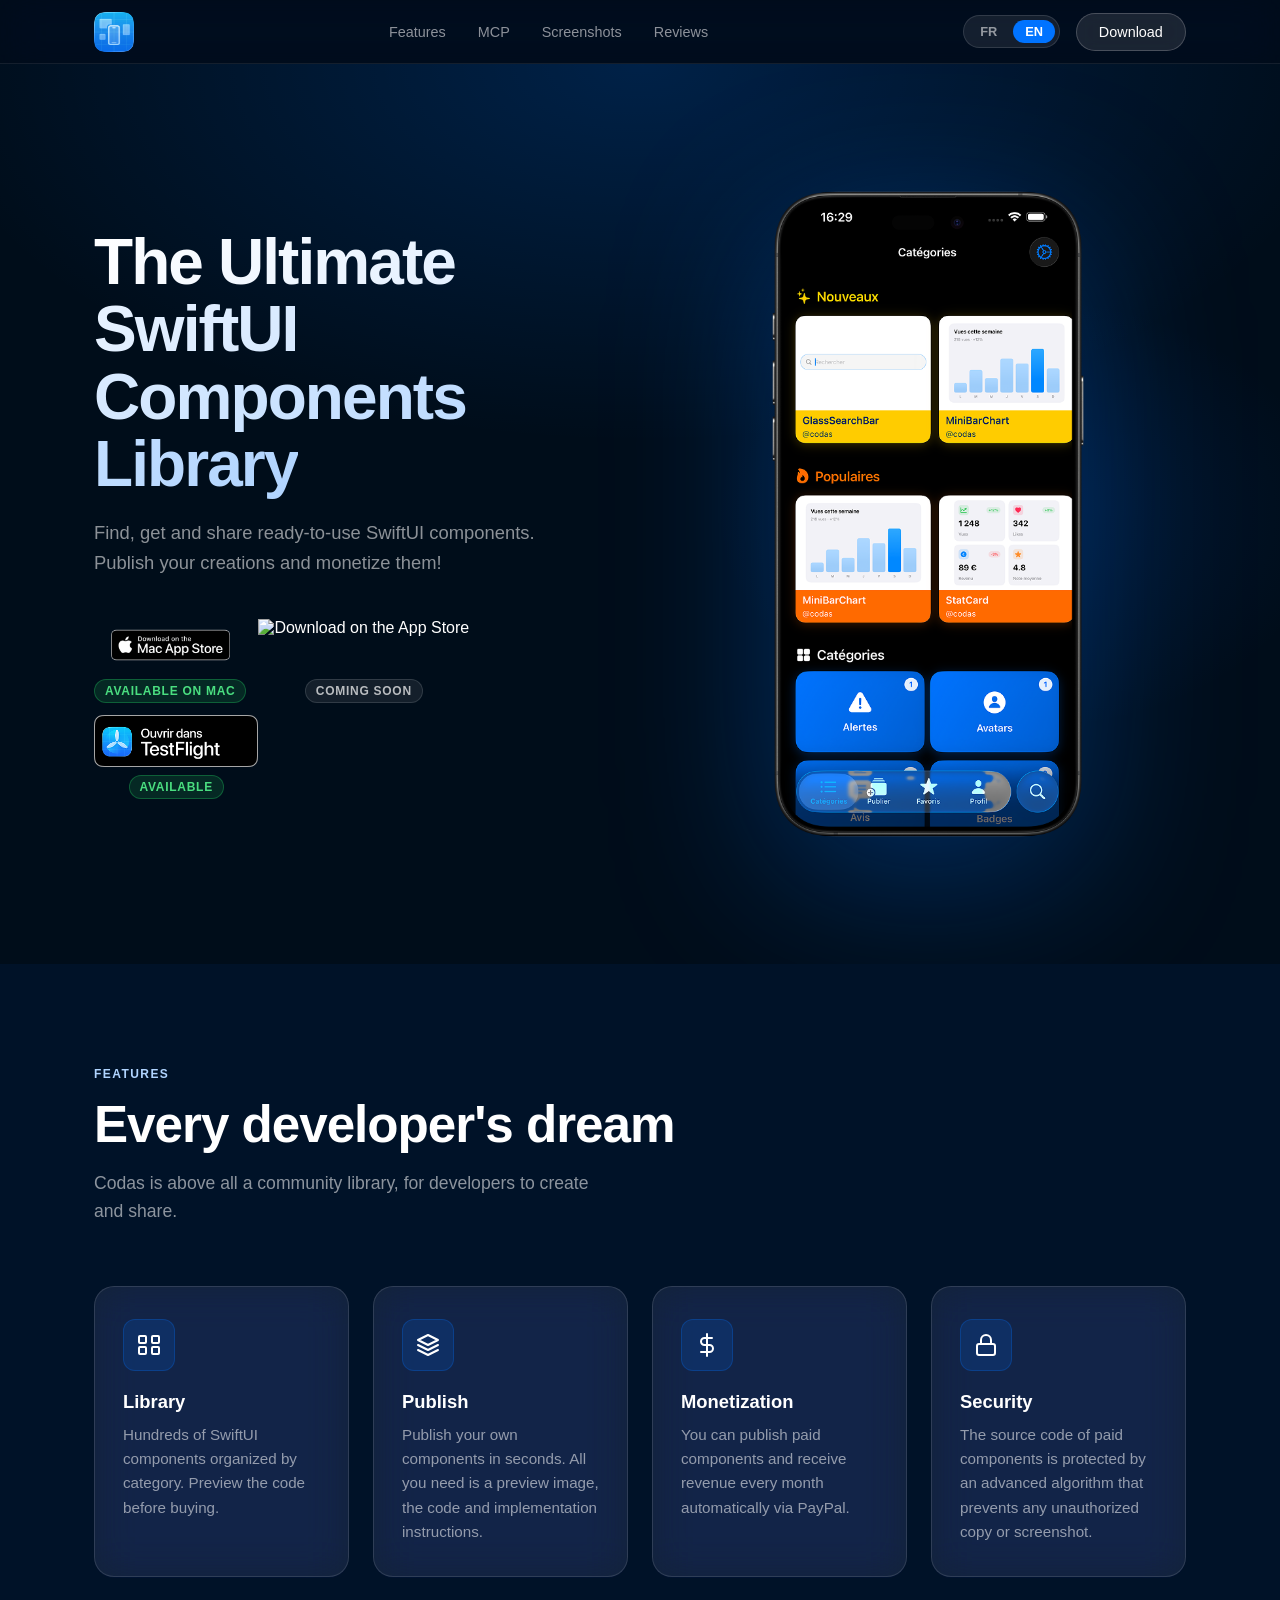
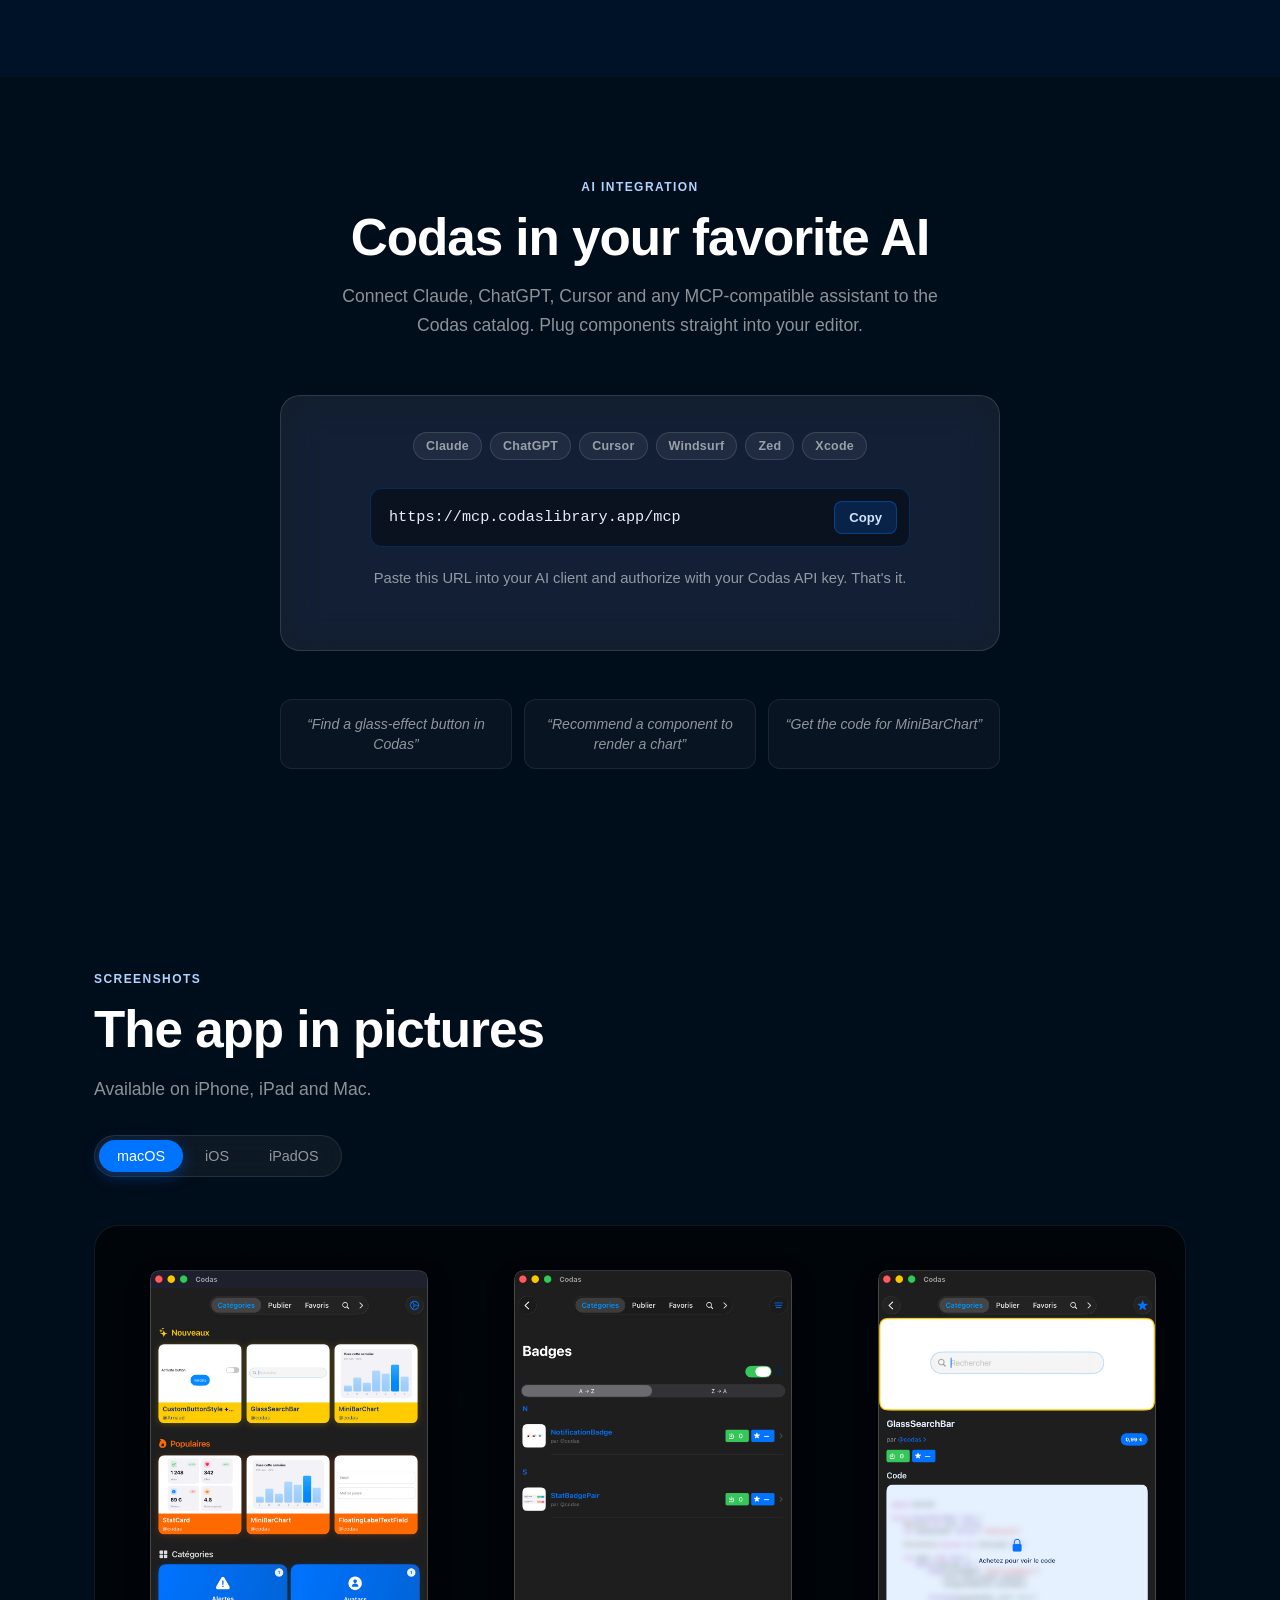
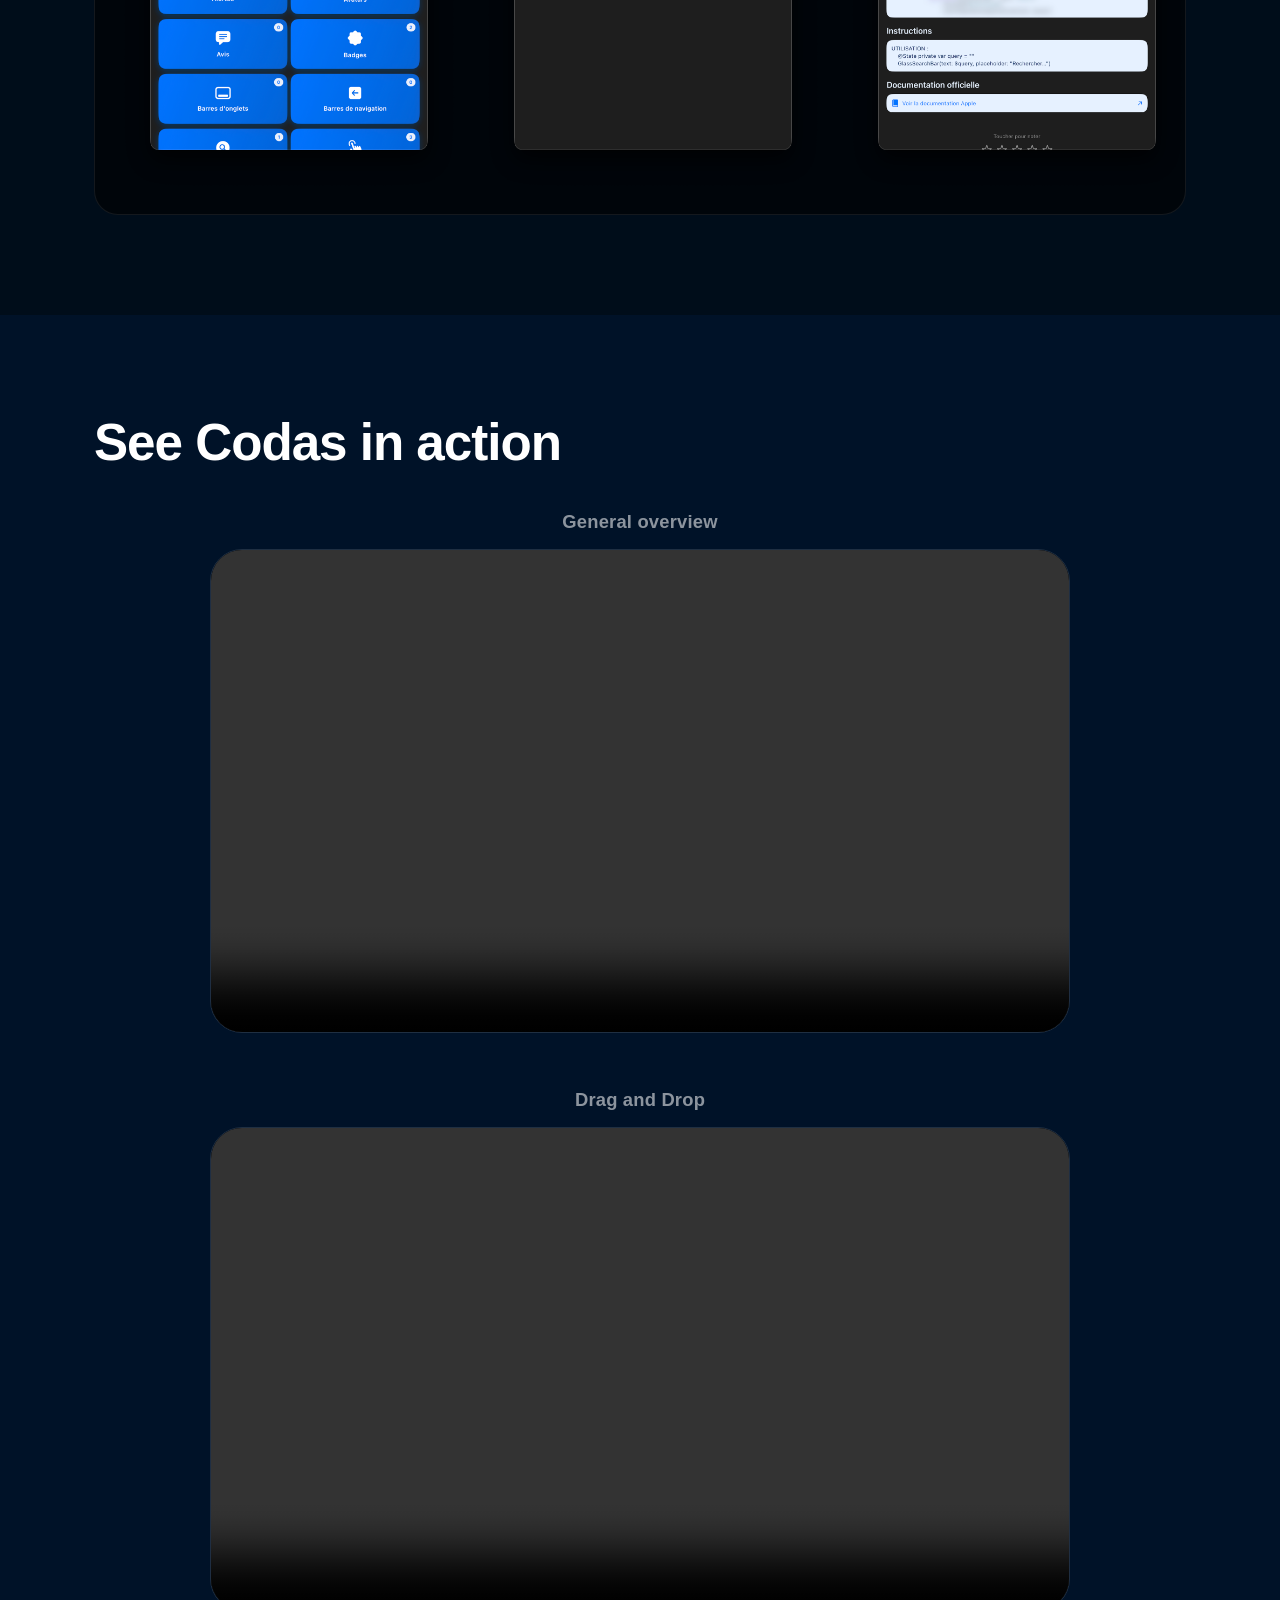
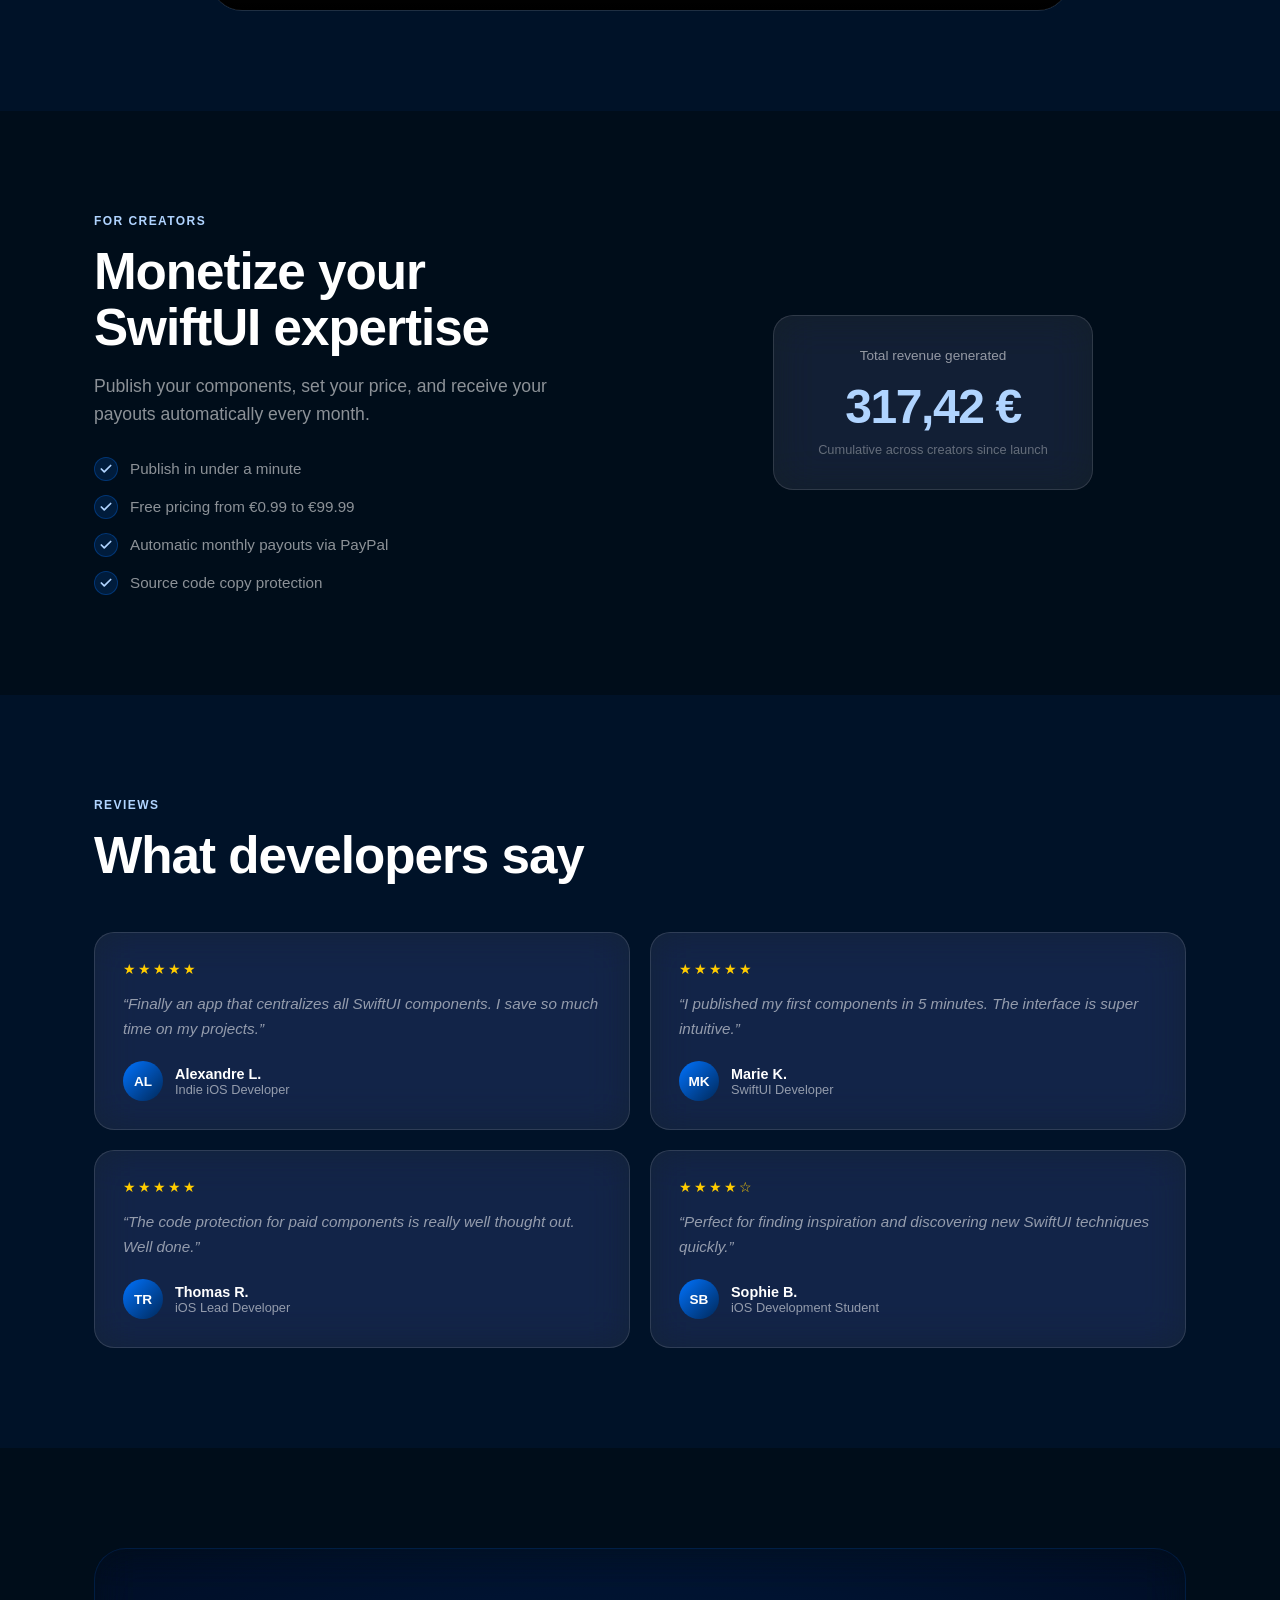
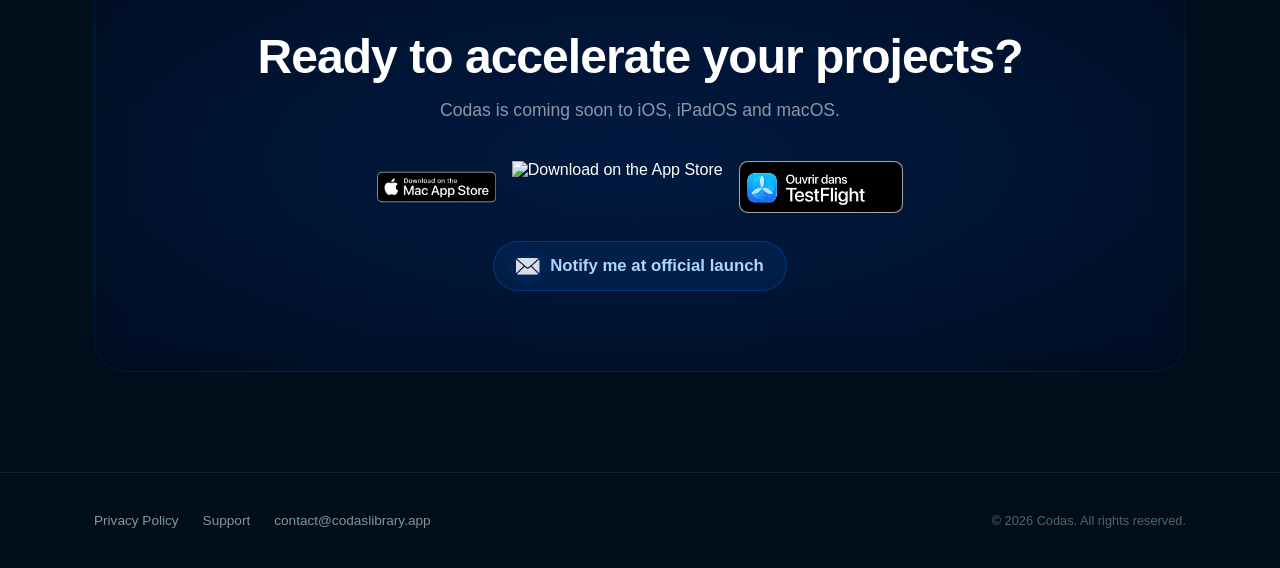
==== commit e432e404: "deploy: 98632b5d02a6bd267301730bb02ed30025e44a9f" ====
--- a/en/index.html
+++ b/en/index.html
@@ -3,6 +3,10 @@
 <head>
   <meta charset="UTF-8" />
   <meta name="viewport" content="width=device-width, initial-scale=1.0" />
+
+  <!-- Smart App Banner — promotes the Codas app on iOS/iPadOS/visionOS Safari -->
+  <meta name="apple-itunes-app" content="app-id=6761374241, app-argument=https://codaslibrary.app/en/" />
+
   <title>Codas — SwiftUI Components Library</title>
   <meta name="description" content="Discover, share and purchase ready-to-use SwiftUI components. The marketplace for iOS developers." />
 
@@ -150,6 +154,15 @@
 
           <div class="hero-badges">
             <div class="badge-with-label">
+              <a href="https://apps.apple.com/app/id6761374241" class="apple-badge-link" target="_blank" rel="noopener">
+                <img draggable="false" src="../assets/badges/mac-app-store-en.png"
+                     alt="Download on the Mac App Store"
+                     class="apple-badge-img" />
+              </a>
+              <span class="badge-label badge-label--available"
+                    data-fr="Disponible sur Mac" data-en="Available on Mac">Available on Mac</span>
+            </div>
+            <div class="badge-with-label">
               <a href="#" class="apple-badge-link" data-action="notify-modal"
                  data-fr-tooltip="Prévenez-moi à la sortie"
                  data-en-tooltip="Notify me at launch">
@@ -260,7 +273,6 @@
       <div class="mcp-card glass reveal">
         <div class="mcp-clients">
           <span class="mcp-client-chip">Claude</span>
-          <span class="mcp-client-chip">Oreus VOX</span>
           <span class="mcp-client-chip">ChatGPT</span>
           <span class="mcp-client-chip">Cursor</span>
           <span class="mcp-client-chip">Windsurf</span>
@@ -533,6 +545,11 @@
            data-fr="Codas arrive bientôt sur iOS, iPadOS et macOS."
            data-en="Codas is coming soon to iOS, iPadOS and macOS.">Codas is coming soon to iOS, iPadOS and macOS.</p>
         <div class="download-badges">
+          <a href="https://apps.apple.com/app/id6761374241" class="apple-badge-link" target="_blank" rel="noopener">
+            <img draggable="false" src="../assets/badges/mac-app-store-en.png"
+                 alt="Download on the Mac App Store"
+                 class="apple-badge-img" />
+          </a>
           <a href="#" class="apple-badge-link" data-action="notify-modal">
             <img draggable="false" src="https://toolbox.marketingtools.apple.com/api/v2/badges/download-on-the-app-store/black/en-us"
                  alt="Download on the App Store"
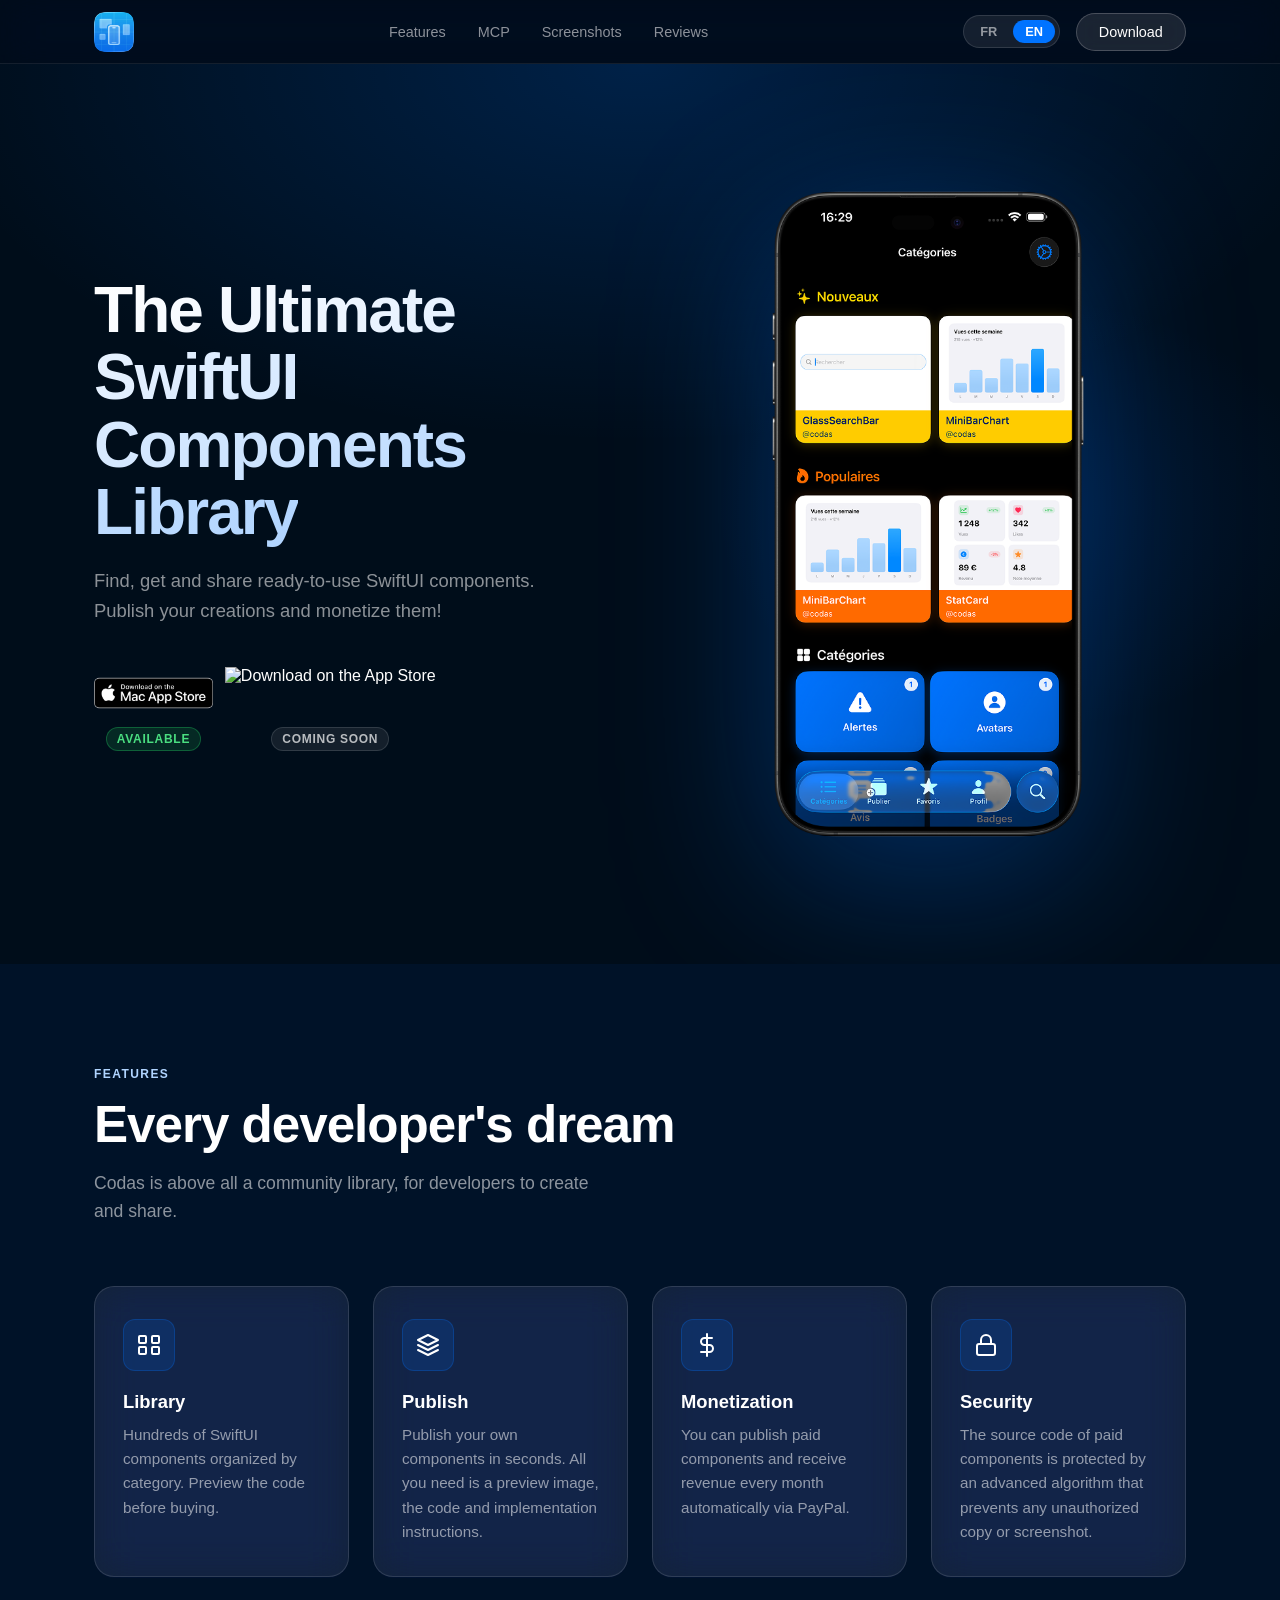
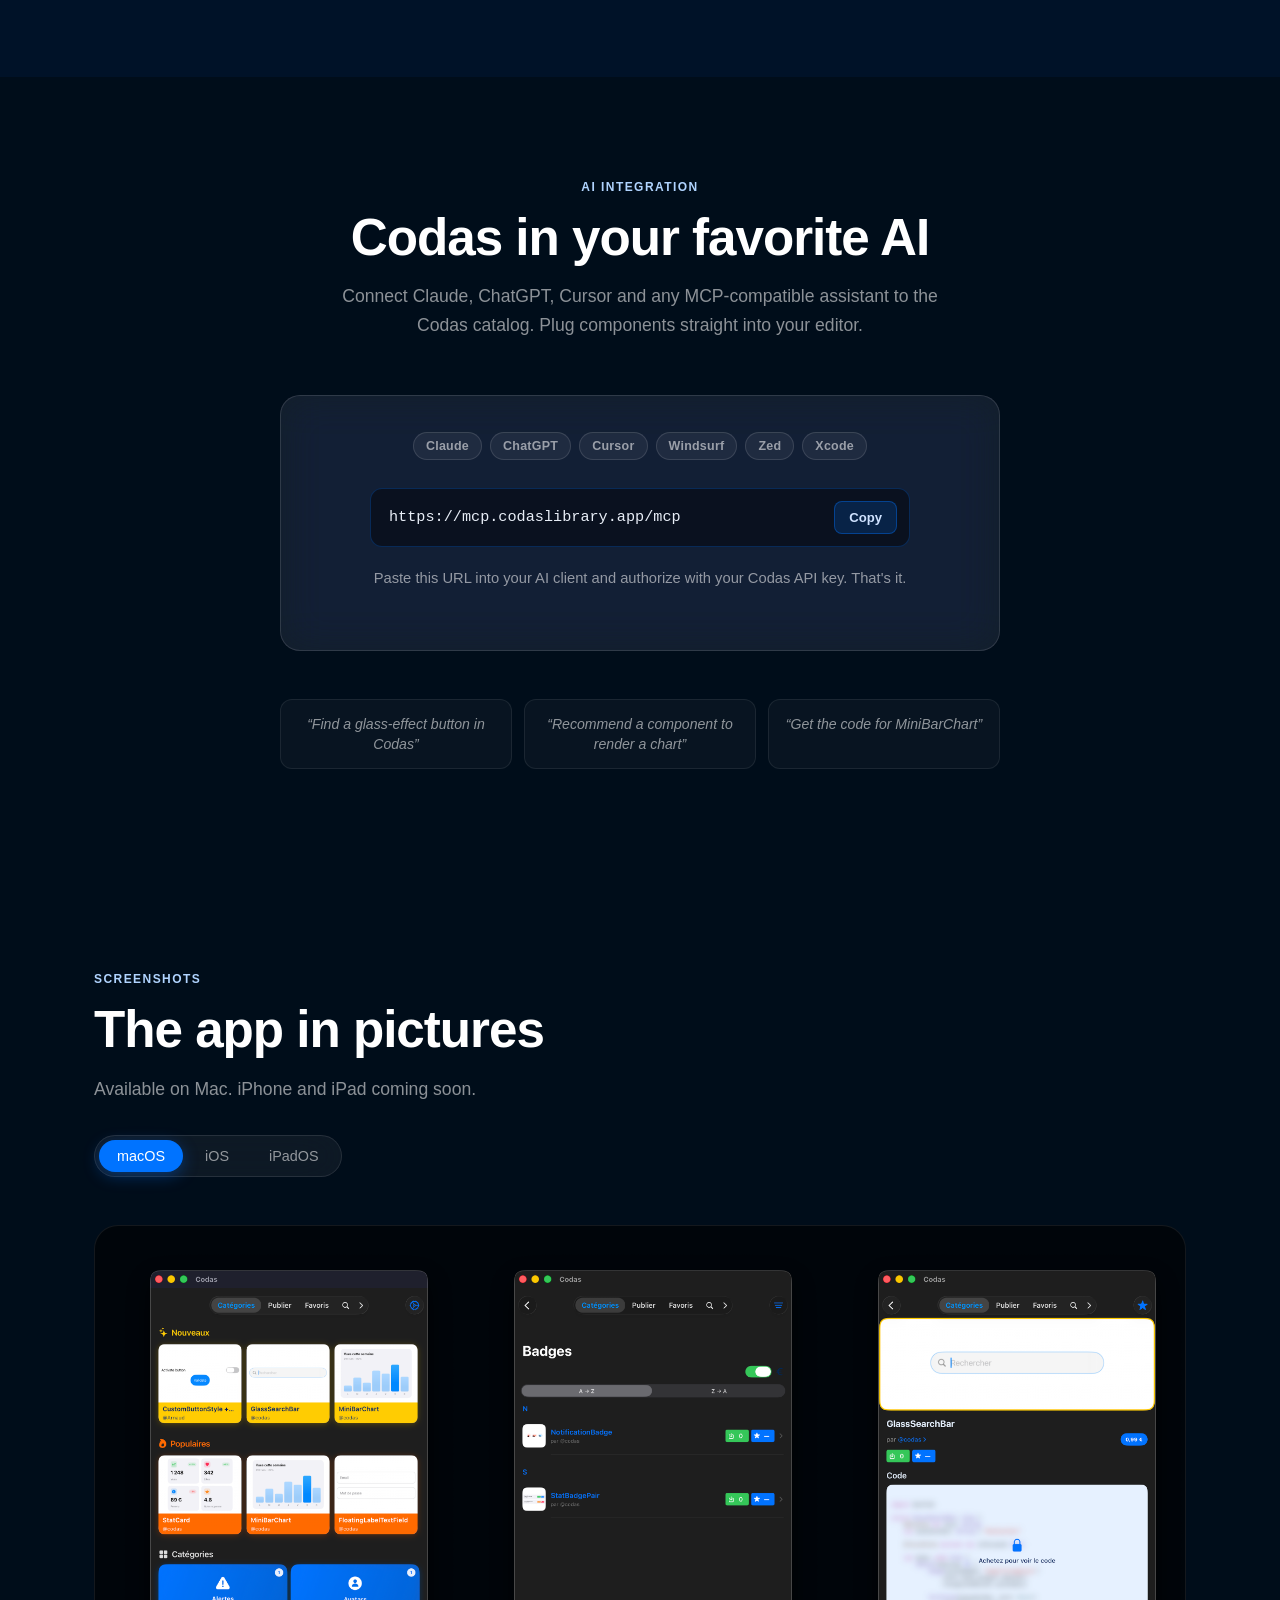
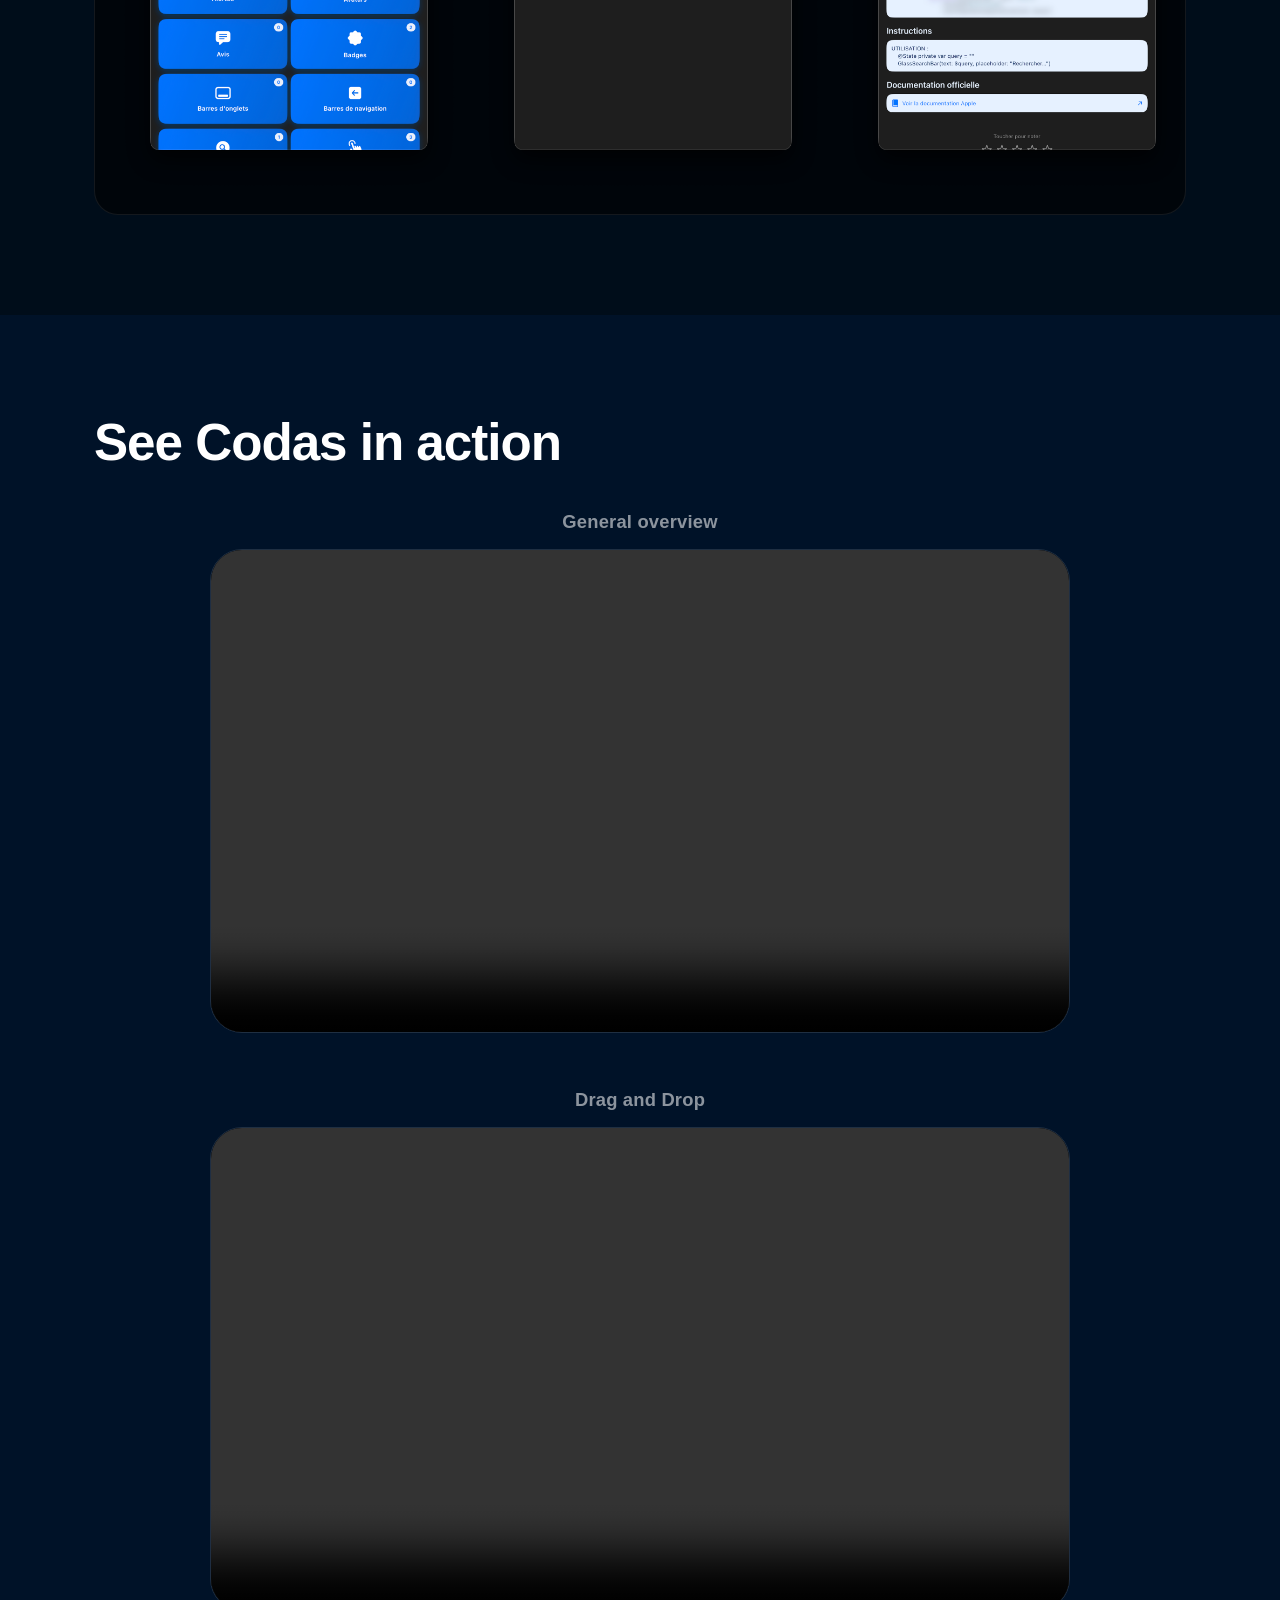
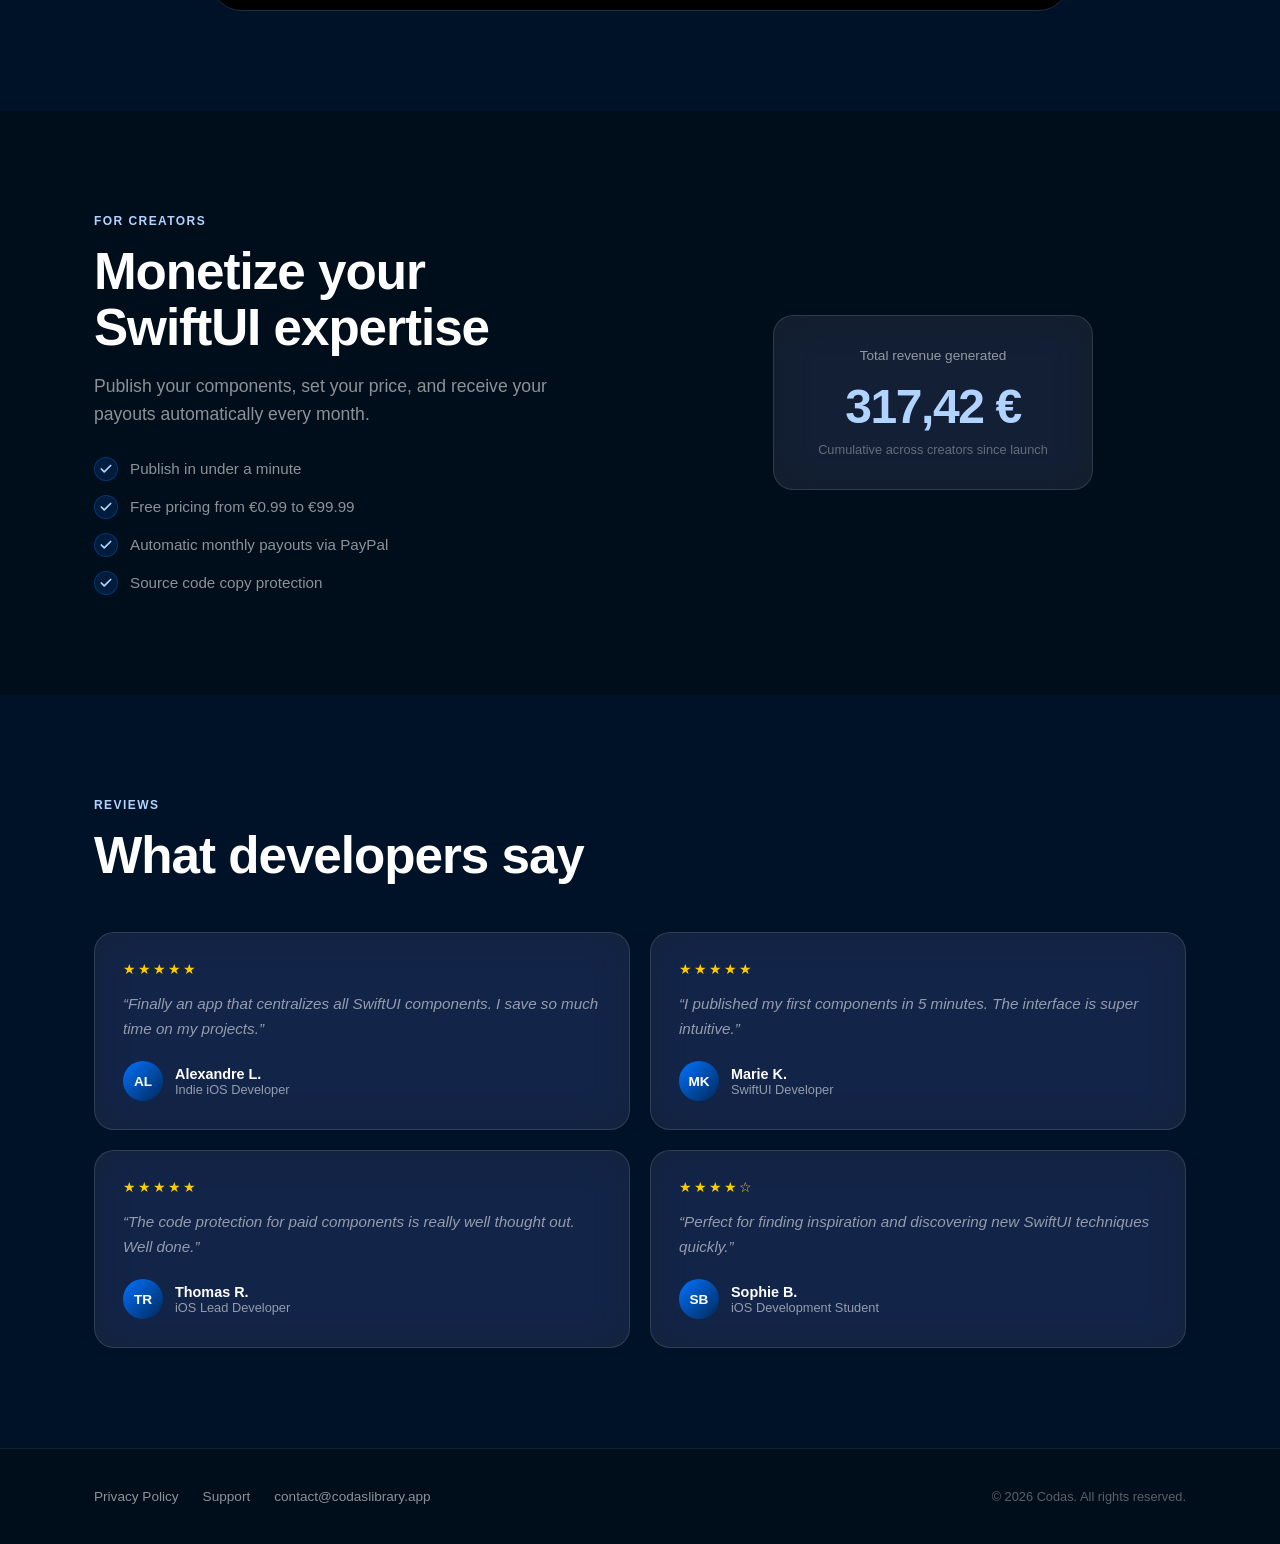
==== commit 5577bf72: "deploy: 0c2b9044cfaffcc297a51cd7acae8b4a0878103f" ====
--- a/en/index.html
+++ b/en/index.html
@@ -129,7 +129,7 @@
           <a class="lang-btn" href="/" onclick="event.preventDefault(); setLang('fr');">FR</a>
           <button class="lang-btn active" onclick="setLang('en')">EN</button>
         </div>
-        <a href="#download" class="btn-glass"
+        <a href="https://apps.apple.com/app/id6761374241" target="_blank" rel="noopener" class="btn-glass"
            data-fr="Télécharger"
            data-en="Download">Download</a>
       </div>
@@ -160,7 +160,7 @@
                      class="apple-badge-img" />
               </a>
               <span class="badge-label badge-label--available"
-                    data-fr="Disponible sur Mac" data-en="Available on Mac">Available on Mac</span>
+                    data-fr="Disponible" data-en="Available">Available</span>
             </div>
             <div class="badge-with-label">
               <a href="#" class="apple-badge-link" data-action="notify-modal"
@@ -173,15 +173,6 @@
               <span class="badge-label badge-label--upcoming"
                     data-fr="Prochainement" data-en="Coming soon">Coming soon</span>
             </div>
-            <div class="badge-with-label">
-              <a href="https://testflight.apple.com/join/h63ajDGa" class="testflight-badge-link" target="_blank" rel="noopener">
-                <img draggable="false" src="../assets/badges/testflight.png"
-                     alt="Open in TestFlight"
-                     class="testflight-badge-img" />
-              </a>
-              <span class="badge-label badge-label--available"
-                    data-fr="Disponible" data-en="Available">Available</span>
-            </div>
           </div>
         </div>
 
@@ -313,8 +304,8 @@
             data-fr="L'app en images"
             data-en="The app in pictures">The app in pictures</h2>
         <p class="section-subtitle reveal"
-           data-fr="Disponible sur iPhone, iPad et Mac."
-           data-en="Available on iPhone, iPad and Mac.">Available on iPhone, iPad and Mac.</p>
+           data-fr="Disponible sur Mac. iPhone et iPad à venir."
+           data-en="Available on Mac. iPhone and iPad coming soon.">Available on Mac. iPhone and iPad coming soon.</p>
       </div>
 
       <div class="platform-tabs" role="tablist">
@@ -534,43 +525,6 @@
     </div>
   </section>
 
-  <!-- ── DOWNLOAD ───────────────────────────────────────── -->
-  <section id="download">
-    <div class="container">
-      <div class="download-inner glass">
-        <h2 class="download-title"
-            data-fr="Prêt à accélérer vos projets ?"
-            data-en="Ready to accelerate your projects?">Ready to accelerate your projects?</h2>
-        <p class="download-subtitle"
-           data-fr="Codas arrive bientôt sur iOS, iPadOS et macOS."
-           data-en="Codas is coming soon to iOS, iPadOS and macOS.">Codas is coming soon to iOS, iPadOS and macOS.</p>
-        <div class="download-badges">
-          <a href="https://apps.apple.com/app/id6761374241" class="apple-badge-link" target="_blank" rel="noopener">
-            <img draggable="false" src="../assets/badges/mac-app-store-en.png"
-                 alt="Download on the Mac App Store"
-                 class="apple-badge-img" />
-          </a>
-          <a href="#" class="apple-badge-link" data-action="notify-modal">
-            <img draggable="false" src="https://toolbox.marketingtools.apple.com/api/v2/badges/download-on-the-app-store/black/en-us"
-                 alt="Download on the App Store"
-                 class="apple-badge-img" />
-          </a>
-          <a href="https://testflight.apple.com/join/h63ajDGa" class="testflight-badge-link" target="_blank" rel="noopener">
-            <img draggable="false" src="../assets/badges/testflight.png"
-                 alt="Open in TestFlight"
-                 class="testflight-badge-img" />
-          </a>
-        </div>
-
-        <a href="#" class="download-notify reveal" data-action="notify-modal">
-          <img src="../assets/envelope.png" alt="" class="download-notify-icon" draggable="false" />
-          <span class="download-notify-text"
-                data-fr="Prévenez-moi à la sortie officielle"
-                data-en="Notify me at official launch">Notify me at official launch</span>
-        </a>
-      </div>
-    </div>
-  </section>
 
   <!-- ── NOTIFY MODAL ───────────────────────────────────── -->
   <div id="notify-modal" class="notify-modal" hidden aria-hidden="true">
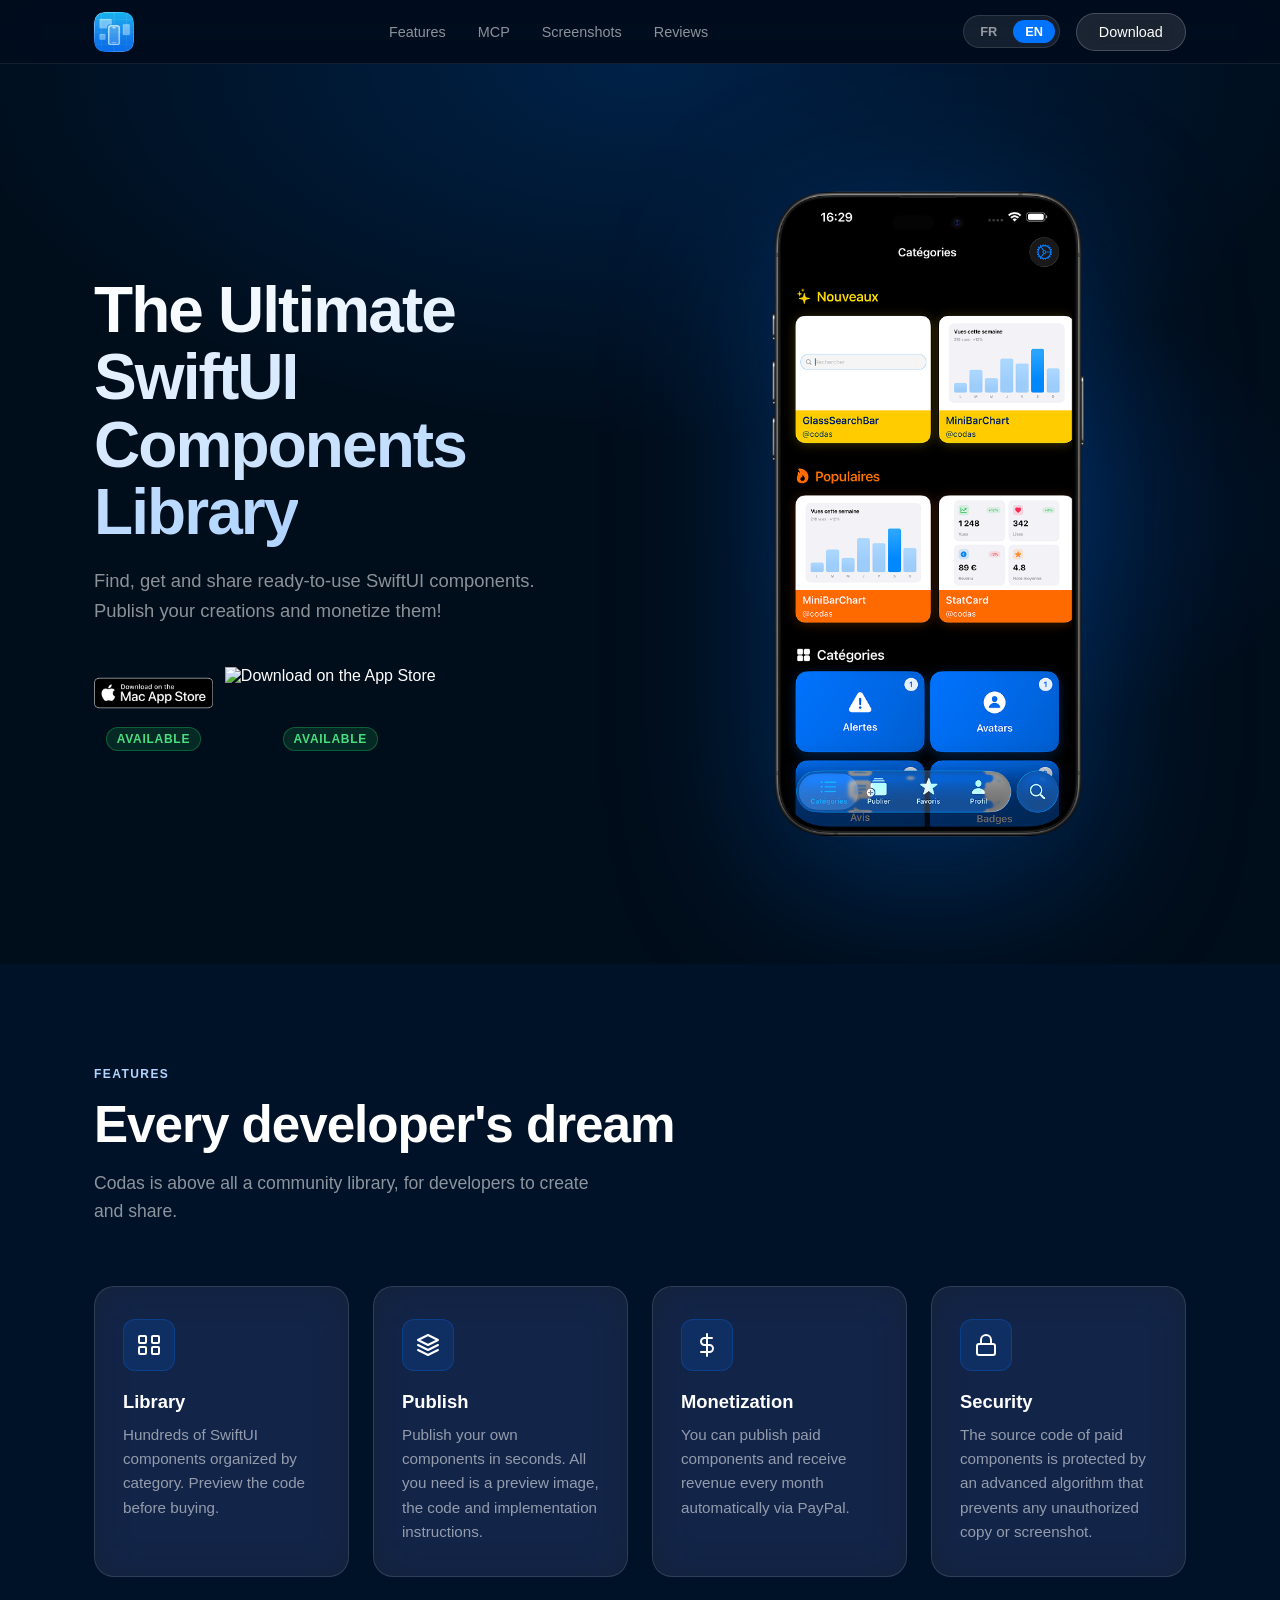
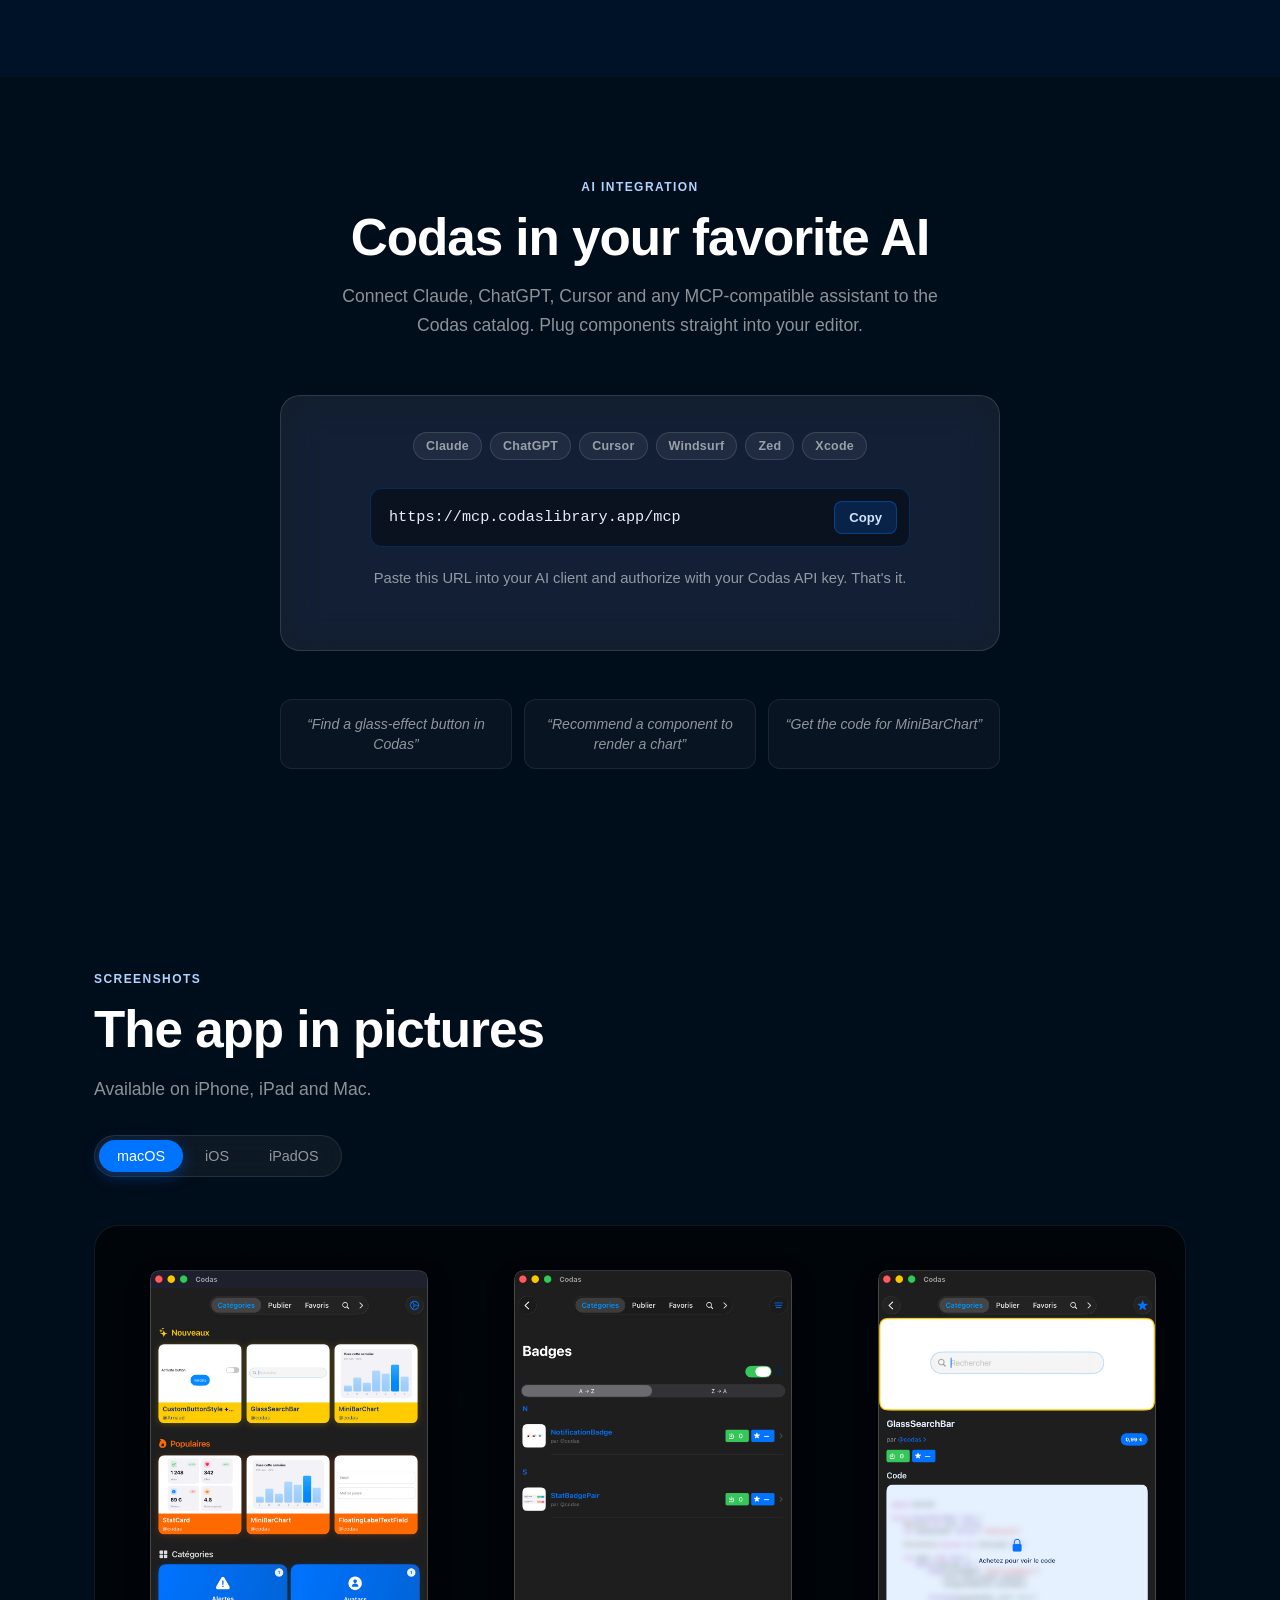
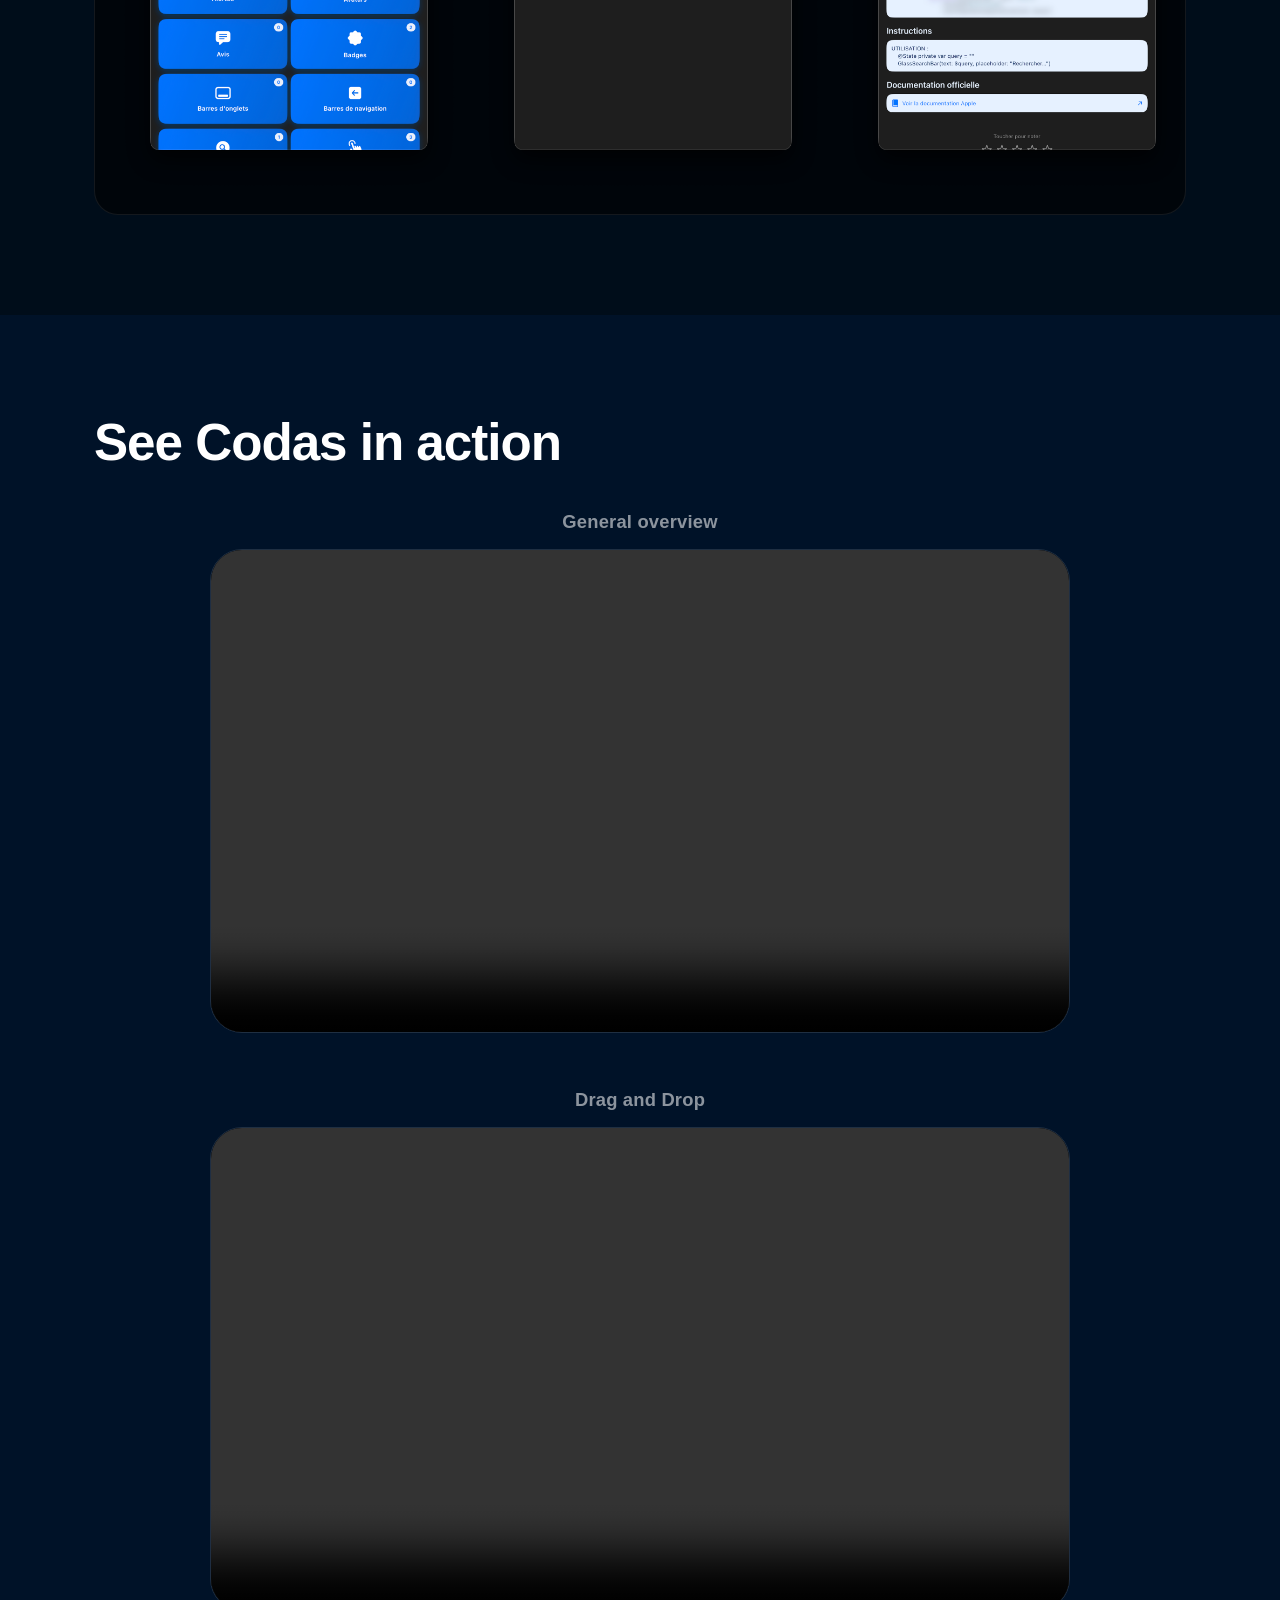
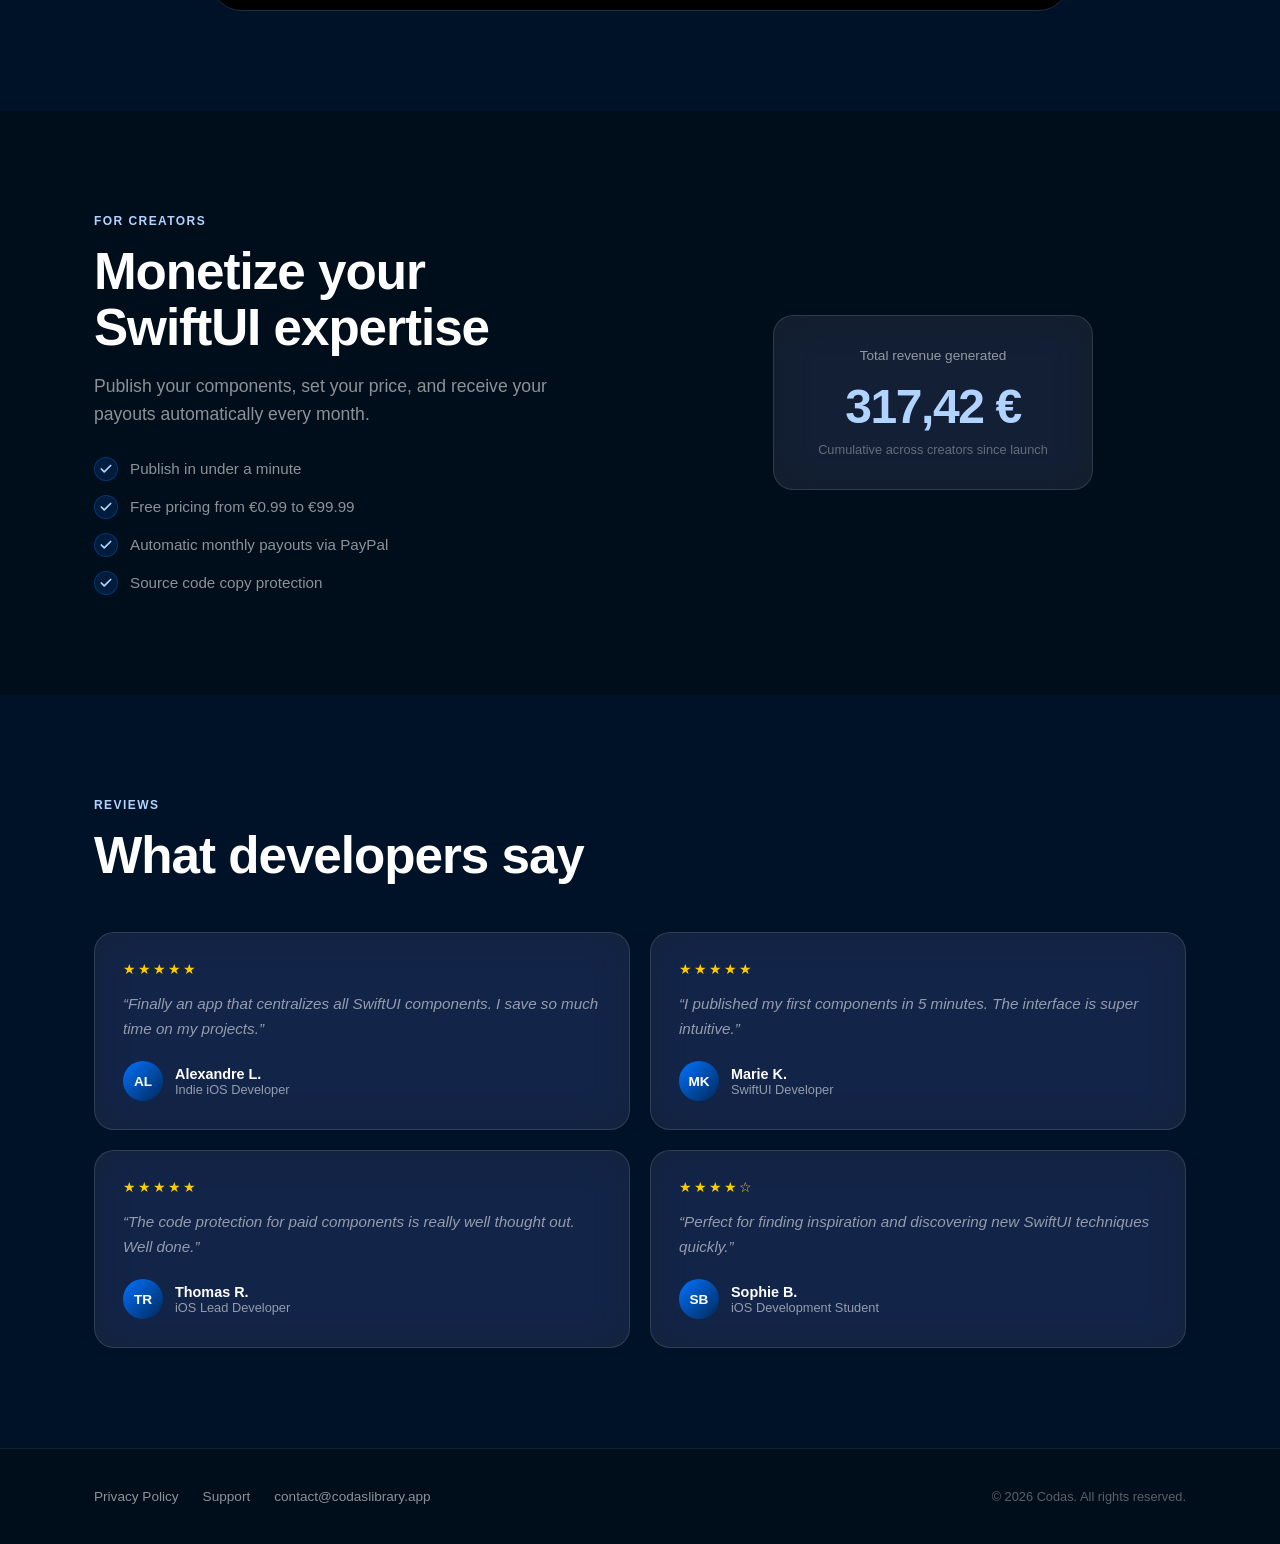
==== commit 58fc91dc: "deploy: 786983682dd7be28c5793482b27b66a28fa3c0cd" ====
--- a/en/index.html
+++ b/en/index.html
@@ -129,7 +129,7 @@
           <a class="lang-btn" href="/" onclick="event.preventDefault(); setLang('fr');">FR</a>
           <button class="lang-btn active" onclick="setLang('en')">EN</button>
         </div>
-        <a href="https://apps.apple.com/app/id6761374241" target="_blank" rel="noopener" class="btn-glass"
+        <a href="https://apps.apple.com/app/codas-component-library/id6761374241" target="_blank" rel="noopener" class="btn-glass"
            data-fr="Télécharger"
            data-en="Download">Download</a>
       </div>
@@ -154,7 +154,7 @@
 
           <div class="hero-badges">
             <div class="badge-with-label">
-              <a href="https://apps.apple.com/app/id6761374241" class="apple-badge-link" target="_blank" rel="noopener">
+              <a href="https://apps.apple.com/app/codas-component-library/id6761374241" class="apple-badge-link" target="_blank" rel="noopener">
                 <img draggable="false" src="../assets/badges/mac-app-store-en.png"
                      alt="Download on the Mac App Store"
                      class="apple-badge-img" />
@@ -163,15 +163,13 @@
                     data-fr="Disponible" data-en="Available">Available</span>
             </div>
             <div class="badge-with-label">
-              <a href="#" class="apple-badge-link" data-action="notify-modal"
-                 data-fr-tooltip="Prévenez-moi à la sortie"
-                 data-en-tooltip="Notify me at launch">
+              <a href="https://apps.apple.com/app/codas-component-library/id6761374241" class="apple-badge-link" target="_blank" rel="noopener">
                 <img draggable="false" src="https://toolbox.marketingtools.apple.com/api/v2/badges/download-on-the-app-store/black/en-us"
                      alt="Download on the App Store"
                      class="apple-badge-img" />
               </a>
-              <span class="badge-label badge-label--upcoming"
-                    data-fr="Prochainement" data-en="Coming soon">Coming soon</span>
+              <span class="badge-label badge-label--available"
+                    data-fr="Disponible" data-en="Available">Available</span>
             </div>
           </div>
         </div>
@@ -304,8 +302,8 @@
             data-fr="L'app en images"
             data-en="The app in pictures">The app in pictures</h2>
         <p class="section-subtitle reveal"
-           data-fr="Disponible sur Mac. iPhone et iPad à venir."
-           data-en="Available on Mac. iPhone and iPad coming soon.">Available on Mac. iPhone and iPad coming soon.</p>
+           data-fr="Disponible sur iPhone, iPad et Mac."
+           data-en="Available on iPhone, iPad and Mac.">Available on iPhone, iPad and Mac.</p>
       </div>
 
       <div class="platform-tabs" role="tablist">
@@ -526,62 +524,6 @@
   </section>
 
 
-  <!-- ── NOTIFY MODAL ───────────────────────────────────── -->
-  <div id="notify-modal" class="notify-modal" hidden aria-hidden="true">
-    <div class="notify-modal-backdrop" data-action="notify-close"></div>
-    <div class="notify-modal-card glass" role="dialog" aria-labelledby="notify-modal-title">
-      <button type="button" class="notify-modal-close" data-action="notify-close" aria-label="Close">×</button>
-
-      <div class="notify-modal-state" data-state="form">
-        <h3 id="notify-modal-title" class="notify-modal-title"
-            data-fr="Soyez prévenu à la sortie"
-            data-en="Get notified at launch">Get notified at launch</h3>
-        <p class="notify-modal-subtitle"
-           data-fr="Recevez un email dès que Codas est disponible sur l'App Store."
-           data-en="Get an email as soon as Codas is live on the App Store.">Get an email as soon as Codas is live on the App Store.</p>
-
-        <form id="notify-form" class="notify-form" novalidate>
-          <input type="email" id="notify-email" name="email" required
-                 placeholder="you@example.com"
-                 autocomplete="email" autocapitalize="off" autocorrect="off"
-                 spellcheck="false" />
-          <button type="submit" class="btn-primary"
-                  data-fr="M'inscrire"
-                  data-en="Sign me up">Sign me up</button>
-        </form>
-        <p class="notify-modal-error" id="notify-modal-error" hidden></p>
-        <p class="notify-modal-hint"
-           data-fr="Pas de spam. Désinscription à tout moment en répondant au mail de confirmation."
-           data-en="No spam. Unsubscribe anytime by replying to the confirmation email.">No spam. Unsubscribe anytime by replying to the confirmation email.</p>
-      </div>
-
-      <div class="notify-modal-state" data-state="success" hidden>
-        <div class="notify-success-icon">✓</div>
-        <h3 class="notify-modal-title"
-            data-fr="Merci, c'est noté !"
-            data-en="Thanks, you're in!">Thanks, you're in!</h3>
-        <p class="notify-modal-subtitle"
-           data-fr="Vous recevrez un mail dès la sortie officielle. Un mail de confirmation vient d'être envoyé à votre adresse."
-           data-en="You'll get an email at official launch. A confirmation email has just been sent to you.">You'll get an email at official launch. A confirmation email has just been sent to you.</p>
-        <button type="button" class="btn-primary" data-action="notify-close"
-                data-fr="Fermer"
-                data-en="Close">Close</button>
-      </div>
-
-      <div class="notify-modal-state" data-state="already" hidden>
-        <div class="notify-success-icon notify-success-icon--neutral">!</div>
-        <h3 class="notify-modal-title"
-            data-fr="Déjà inscrit"
-            data-en="Already on the list">Already on the list</h3>
-        <p class="notify-modal-subtitle"
-           data-fr="Cette adresse est déjà dans notre liste d'attente. Vous serez bien prévenu à la sortie."
-           data-en="This address is already on our waiting list. You'll be notified at launch.">This address is already on our waiting list. You'll be notified at launch.</p>
-        <button type="button" class="btn-primary" data-action="notify-close"
-                data-fr="Fermer"
-                data-en="Close">Close</button>
-      </div>
-    </div>
-  </div>
 
   <!-- ── FOOTER ─────────────────────────────────────────── -->
   <footer>
